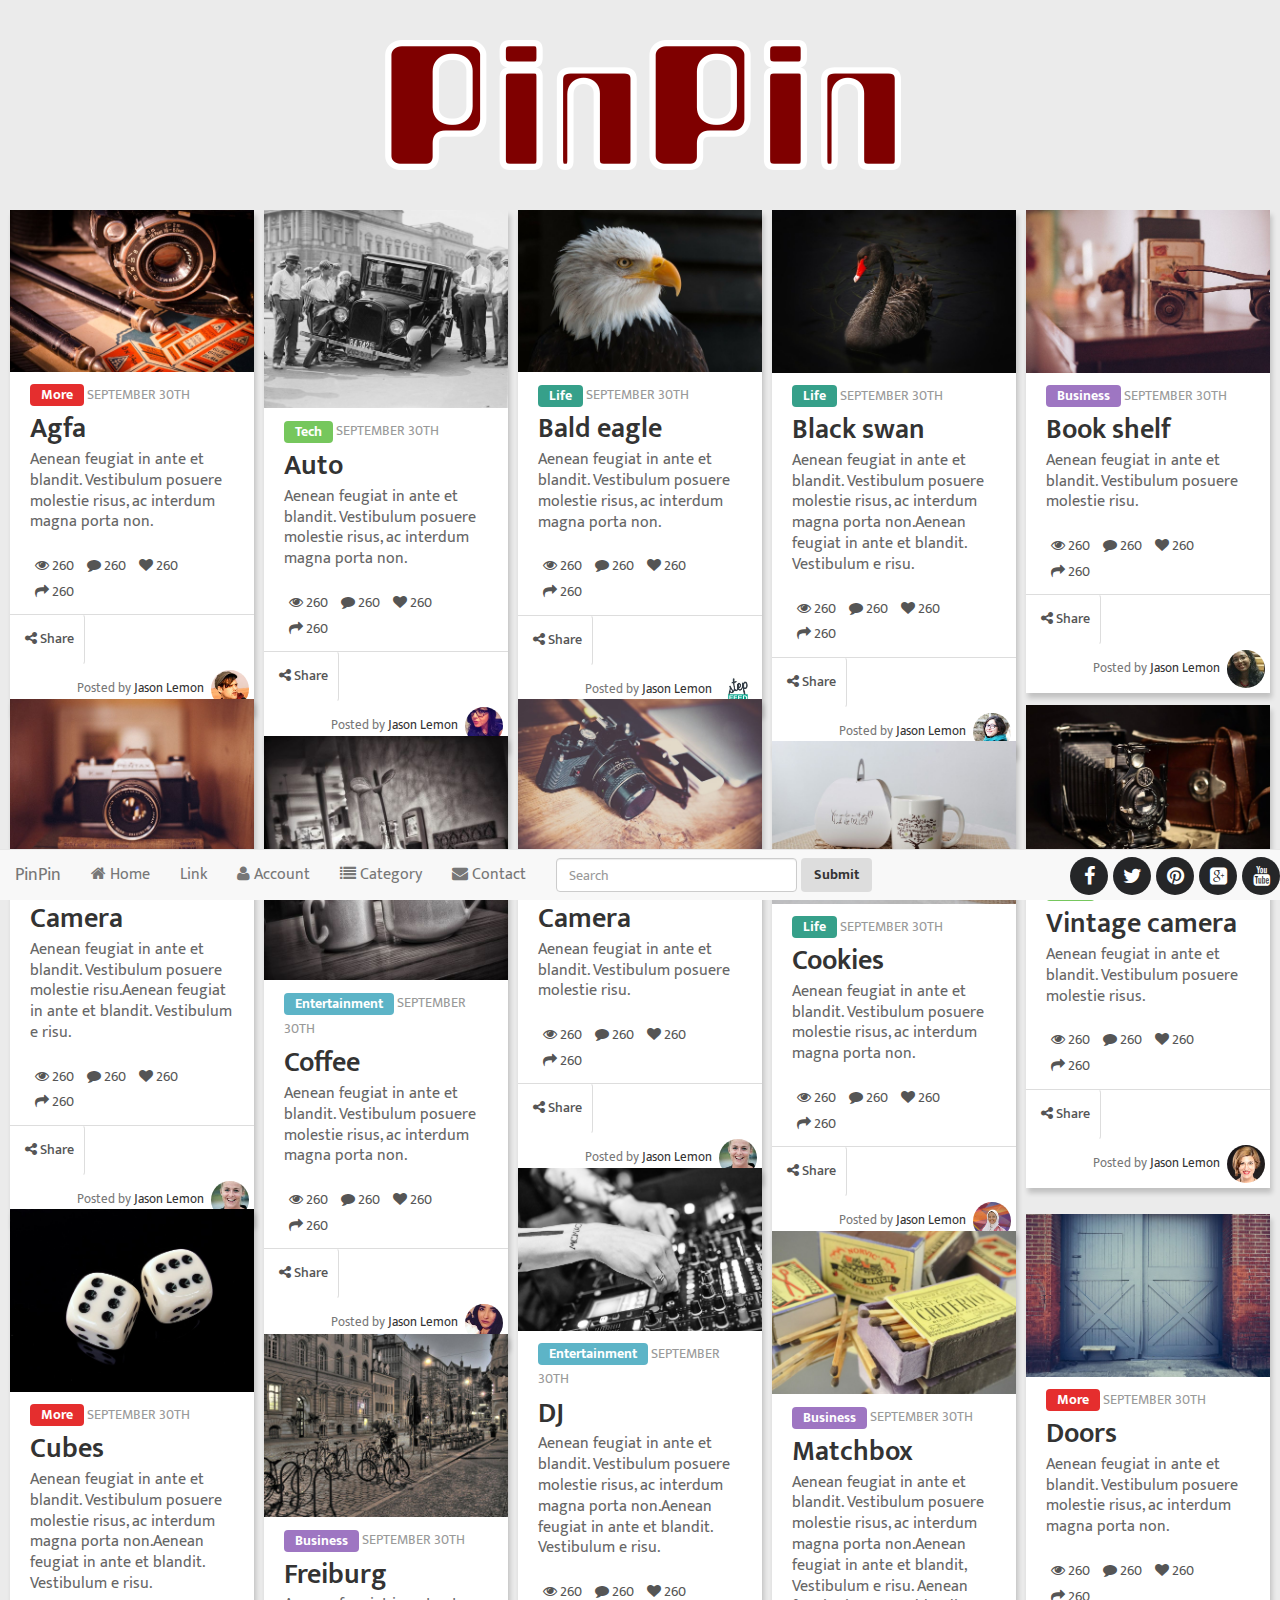
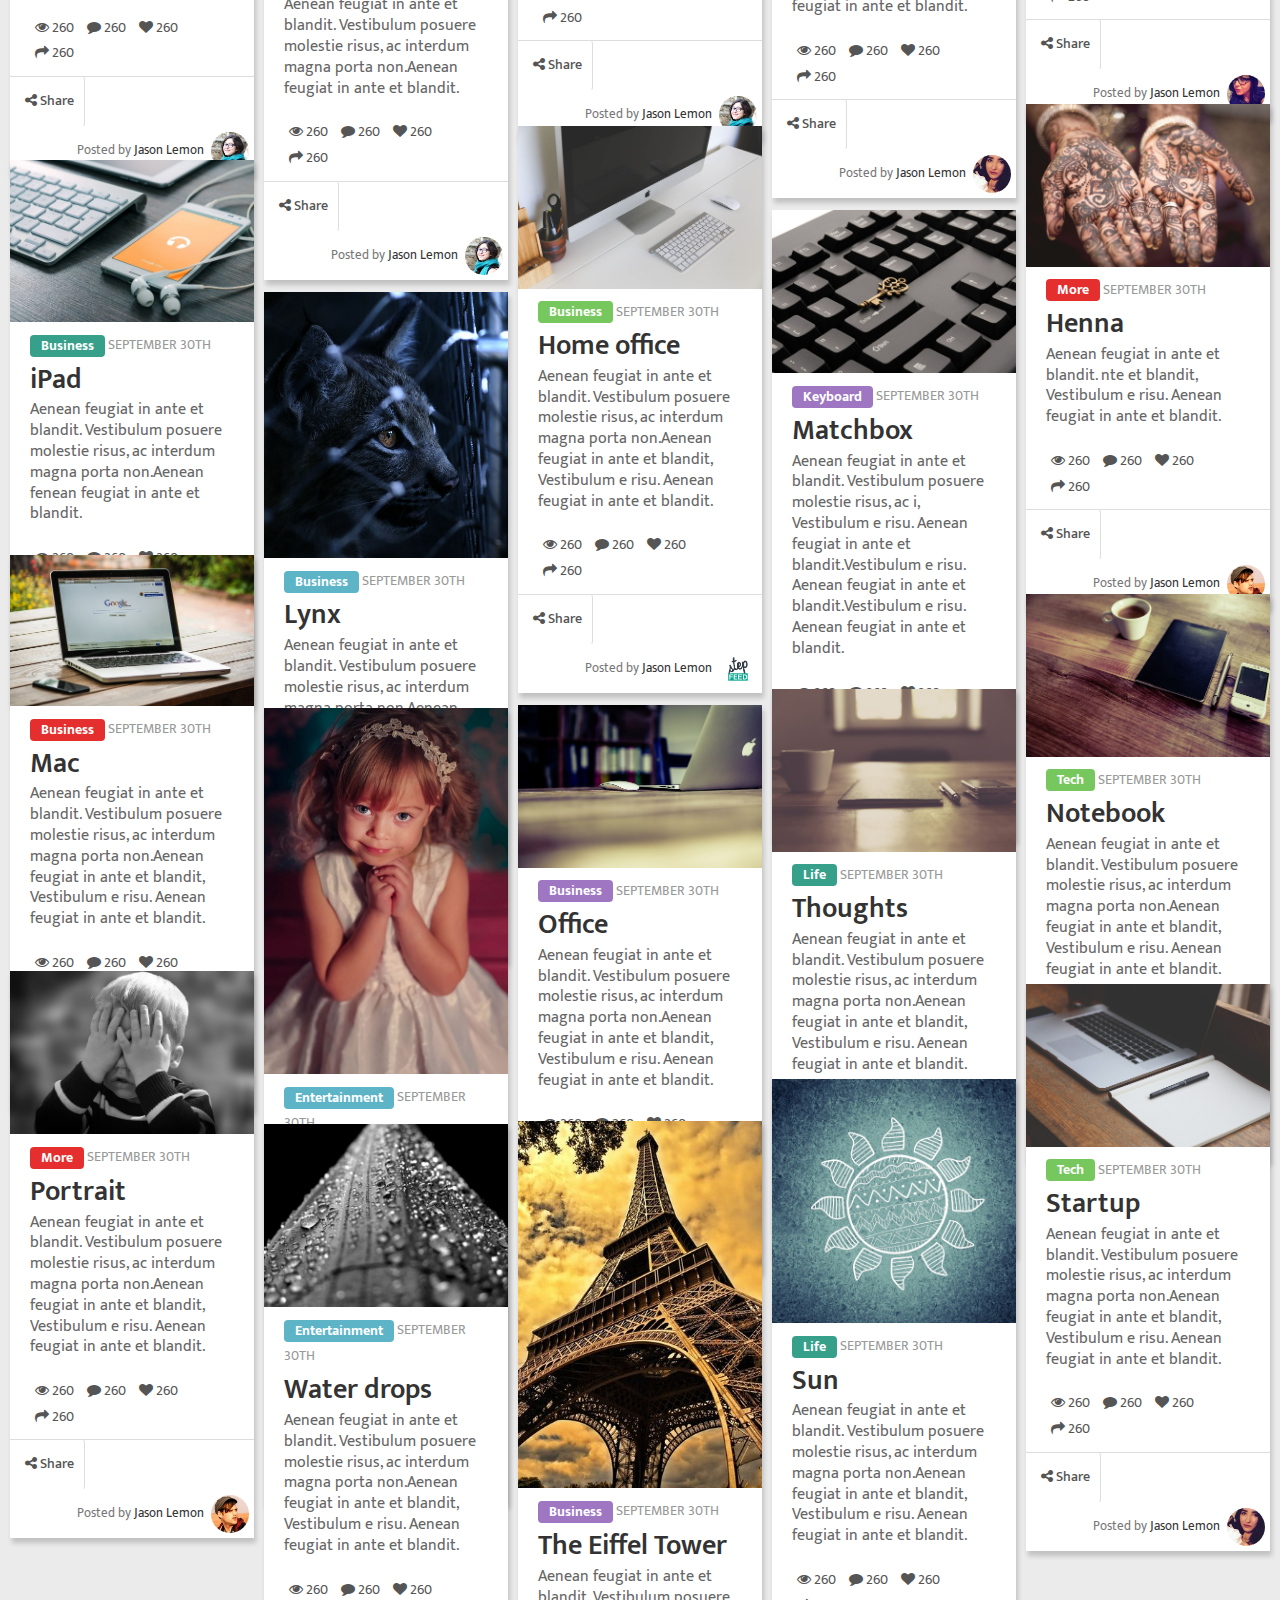
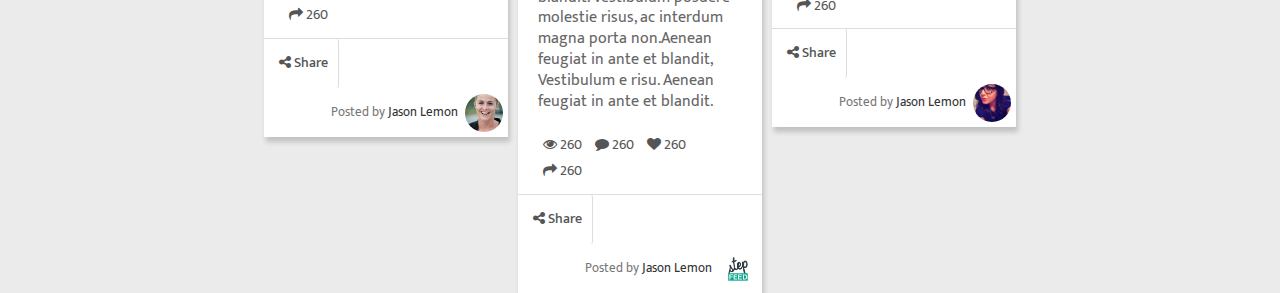
==== index.html @ 720576c5 "template" ====
<!DOCTYPE html>
<html lang="en">
<head>
    <meta charset="utf-8" />
    <meta http-equiv="X-UA-Compatible" content="IE=edge" />
    <meta name="viewport" content="width=device-width, initial-scale=1" />
    <meta name="description" content="Free Responsive Html5 Templates">
    <meta name="author" content="">
	
    <title>PinPin | Free Bootstrap Themes</title>
	
    <!-- Bootstrap Core CSS -->
    <link rel="stylesheet" href="css/bootstrap.min.css"  type="text/css">
	
	<!-- SmartMenus jQuery Bootstrap Addon CSS -->
    <link href="css/jquery.smartmenus.bootstrap.css" rel="stylesheet">
	
	<!-- Custom CSS -->
    <link rel="stylesheet" type="text/css" href="css/style.css">
	
	<!-- Custom Fonts -->
    <link rel="stylesheet" href="font-awesome-4.4.0/css/font-awesome.min.css"  type="text/css">
	
	<link rel="stylesheet" href="css/lightbox.css">
	
	<!-- Core JavaScript Files -->  	 
    <script src="js/bootstrap.min.js"></script>
	
	<!-- HTML5 Shim and Respond.js IE8 support of HTML5 elements and media queries -->
    <!-- WARNING: Respond.js doesn't work if you view the page via file:// -->
    <!--[if lt IE 9]>
        <script src="js/html5shiv.js"></script>
        <script src="js/respond.min.js"></script>
    <![endif]-->
</head>
<body>

	<!-- Static navbar -->
	<div class="navbar navbar-default navbar-fixed-bottom" role="navigation">
	  <div class="navbar-header">
		<button type="button" class="navbar-toggle" data-toggle="collapse" data-target=".navbar-collapse">
		  <span class="sr-only">Toggle navigation</span>
		  <span class="icon-bar"></span>
		  <span class="icon-bar"></span>
		  <span class="icon-bar"></span>
		</button>
		<a class="navbar-brand" href="#">PinPin</a>
	  </div>
	  <div class="navbar-collapse collapse">

		<!-- Left nav -->
		<ul class="nav navbar-nav">
		  <li><a href="#"><i class="fa fa-home"></i> Home</a></li>
		  <li><a href="#">Link</a></li>
		  <li><a href="#" class="dropup"><i class="fa fa-user"></i> Account</a>
			<ul class="dropdown-menu">
			  <li><a href="#">Login</a></li>
			  <li><a href="#">Register</a></li>
			</ul>
		  </li>
		  <li><a href="#" class="dropup"><i class="fa fa-list"></i> Category</a>
			<ul class="dropdown-menu">
			  <li><a href="#">Technology</a></li>
			  <li><a href="#">Beautifull</a></li>
			  <li><a href="#">Baby Kids</a></li>
			  <li class="divider"></li>
			  <li class="dropdown-header">Nav header</li>
			  <li><a href="#">Others<span class="caret"></span></a>
				<ul class="dropdown-menu">
				  <li><a href="#">Menu 01</a></li>
				  <li><a href="#">Menu 02</a></li>
				  <li><a href="#">Menu 03<span class="caret"></span></a>
					<ul class="dropdown-menu">
					  <li><a href="#">Action</a></li>
					  <li><a href="#">Something else here</a></li>
					  <li class="disabled"><a class="disabled" href="#">Disabled item</a></li>
					  <li><a href="#">One more link</a></li>
					  <li><a href="#">Menu item 1</a></li>
					  <li><a href="#">Menu item 2</a></li>
					  <li><a href="#">Menu item 3</a></li>
					  <li><a href="#">Menu item 4</a></li>
					  <li><a href="#">Menu item 5</a></li>
					  <li><a href="#">Menu item 6</a></li>
					  <li><a href="#">Menu item 7</a></li>
					  <li><a href="#">Menu item 8</a></li>
					  <li><a href="#">Menu item 9</a></li>
					  <li><a href="#">Menu item 10</a></li>
					  <li><a href="#">Menu item 11</a></li>
					  <li><a href="#">Menu item 12</a></li>
					  <li><a href="#">Menu item 13</a></li>
					  <li><a href="#">Menu item 14</a></li>
					  <li><a href="#">Menu item 15</a></li>
					</ul>
				  </li>
				  <li><a href="#">Menu 04</a></li>
				  <li><a href="#">Menu 05</a></li>
				</ul>
			  </li>
			</ul>
		  </li>
		  <li><a href="#"><i class="fa fa-envelope"></i> Contact</a></a></li>
		</ul>
		<form class="navbar-form navbar-left" role="search">
		  <div class="form-group">
			<input type="text" class="form-control" placeholder="Search">
		  </div>
		  <button type="submit" class="btn btn-search">Submit</button>
		</form>
		<!-- Right nav -->
		<ul class="nav navbar-nav navbar-right top-social list-inline" style="padding: 0;margin: 0;">
			<li><a href="#"><i class="fa fa-facebook"></i></a></li>
			<li><a href="#"><i class="fa fa-twitter"></i></a></li>
			<li><a href="#"><i class="fa fa-pinterest"></i></a></li>
			<li><a href="#"><i class="fa fa-google-plus-square"></i></a></li>
			<li><a href="#"><i class="fa fa-youtube"></i></a></li>
		</ul>

	  </div><!--/.nav-collapse -->
	</div>
	
    <header>
		<div class="logo">
			<a href="index.html"><img src="images/logo.png"></a>
		</div>
    </header>
    
	<div id="page-content" class="index-page">
		<div id="container">
			<!-- These are our grid blocks -->
			<div class="item">
				<a class="example-image-link" href="images/01.jpg" data-lightbox="example-set" data-title="Click the right half of the image to move forward."><img class="example-image" src="images/01.jpg" alt=""/></a>
				<div class="content-item">
					<span class="time"><a class="btn btn-1">More</a> SEPTEMBER 30TH</span>
					<h3 class="title-item"><a href="#">Agfa</a></h3>
					<p class="info">Aenean feugiat in ante et blandit. Vestibulum posuere molestie risus, ac interdum magna porta non.</p>
					<ul class="list-inline">
						<li><a href="#"><i class="fa fa-eye"></i> 260</a></li>
						<li><a href="#"><i class="fa fa-comment"></i> 260</a></li>
						<li><a href="#"><i class="fa fa-heart"></i> 260</a></li>
						<li><a href="#"><i class="fa fa-share"></i> 260</a></li>
					</ul>
				</div>
				<div class="bottom-item">
					<a href="#" class="btn btn-share share"><i class="fa fa-share-alt"></i> Share</a>
					<span class="user f-right">Posted by <a href="#">Jason Lemon</a><img src="images/ava-1.jpg" class="img-circle"></span>
				</div>
			</div>
			<div class="item">
				<a class="example-image-link" href="images/02.jpg" data-lightbox="example-set" data-title="Click the right half of the image to move forward."><img class="example-image" src="images/02.jpg" alt=""/></a>
				<div class="content-item">
					<span class="time"><a class="btn btn-2">Tech</a> SEPTEMBER 30TH</span>
					<h3 class="title-item"><a href="#">Auto</a></h3>
					<p class="info">Aenean feugiat in ante et blandit. Vestibulum posuere molestie risus, ac interdum magna porta non.</p>
					<ul class="list-inline">
						<li><a href="#"><i class="fa fa-eye"></i> 260</a></li>
						<li><a href="#"><i class="fa fa-comment"></i> 260</a></li>
						<li><a href="#"><i class="fa fa-heart"></i> 260</a></li>
						<li><a href="#"><i class="fa fa-share"></i> 260</a></li>
					</ul>
				</div>
				<div class="bottom-item">
					<a href="#" class="btn btn-share share"><i class="fa fa-share-alt"></i> Share</a>
					<span class="user f-right">Posted by <a href="#">Jason Lemon</a><img src="images/ava-2.jpg" class="img-circle"></span>
				</div>
			</div>
			<div class="item">
				<a class="example-image-link" href="images/03.jpg" data-lightbox="example-set" data-title="Click the right half of the image to move forward."><img class="example-image" src="images/03.jpg" alt=""/></a>
				<div class="content-item">
					<span class="time"><a class="btn btn-3">Life</a> SEPTEMBER 30TH</span>
					<h3 class="title-item"><a href="#">Bald eagle</a></h3>
					<p class="info">Aenean feugiat in ante et blandit. Vestibulum posuere molestie risus, ac interdum magna porta non.</p>
					<ul class="list-inline">
						<li><a href="#"><i class="fa fa-eye"></i> 260</a></li>
						<li><a href="#"><i class="fa fa-comment"></i> 260</a></li>
						<li><a href="#"><i class="fa fa-heart"></i> 260</a></li>
						<li><a href="#"><i class="fa fa-share"></i> 260</a></li>
					</ul>
				</div>
				<div class="bottom-item">
					<a href="#" class="btn btn-share share"><i class="fa fa-share-alt"></i> Share</a>
					<span class="user f-right">Posted by <a href="#">Jason Lemon</a><img src="images/ava-3.jpg" class="img-circle"></span>
				</div>
			</div>
			<div class="item">
				<a class="example-image-link" href="images/04.jpg" data-lightbox="example-set" data-title="Click the right half of the image to move forward."><img class="example-image" src="images/04.jpg" alt=""/></a>
				<div class="content-item">
					<span class="time"><a class="btn btn-3">Life</a> SEPTEMBER 30TH</span>
					<h3 class="title-item"><a href="#">Black swan</a></h3>
					<p class="info">Aenean feugiat in ante et blandit. Vestibulum posuere molestie risus, ac interdum magna porta non.Aenean feugiat in ante et blandit. Vestibulum e risu.</p>
					<ul class="list-inline">
						<li><a href="#"><i class="fa fa-eye"></i> 260</a></li>
						<li><a href="#"><i class="fa fa-comment"></i> 260</a></li>
						<li><a href="#"><i class="fa fa-heart"></i> 260</a></li>
						<li><a href="#"><i class="fa fa-share"></i> 260</a></li>
					</ul>
				</div>
				<div class="bottom-item">
					<a href="#" class="btn btn-share share"><i class="fa fa-share-alt"></i> Share</a>
					<span class="user f-right">Posted by <a href="#">Jason Lemon</a><img src="images/ava-4.jpg" class="img-circle"></span>
				</div>
			</div>
			<div class="item">
				<a class="example-image-link" href="images/05.jpg" data-lightbox="example-set" data-title="Click the right half of the image to move forward."><img class="example-image" src="images/05.jpg" alt=""/></a>
				<div class="content-item">
					<span class="time"><a class="btn btn-4">Business</a> SEPTEMBER 30TH</span>
					<h3 class="title-item"><a href="#">Book shelf</a></h3>
					<p class="info">Aenean feugiat in ante et blandit. Vestibulum posuere molestie risu.</p>
					<ul class="list-inline">
						<li><a href="#"><i class="fa fa-eye"></i> 260</a></li>
						<li><a href="#"><i class="fa fa-comment"></i> 260</a></li>
						<li><a href="#"><i class="fa fa-heart"></i> 260</a></li>
						<li><a href="#"><i class="fa fa-share"></i> 260</a></li>
					</ul>
				</div>
				<div class="bottom-item">
					<a href="#" class="btn btn-share share"><i class="fa fa-share-alt"></i> Share</a>
					<span class="user f-right">Posted by <a href="#">Jason Lemon</a><img src="images/ava-5.jpg" class="img-circle"></span>
				</div>
			</div>
			<div class="item">
				<a class="example-image-link" href="images/06.jpg" data-lightbox="example-set" data-title="Click the right half of the image to move forward."><img class="example-image" src="images/06.jpg" alt=""/></a>
				<div class="content-item">
					<span class="time"><a class="btn btn-2">Tech</a> SEPTEMBER 30TH</span>
					<h3 class="title-item"><a href="#">Camera</a></h3>
					<p class="info">Aenean feugiat in ante et blandit. Vestibulum posuere molestie risu.Aenean feugiat in ante et blandit. Vestibulum e risu.</p>
					<ul class="list-inline">
						<li><a href="#"><i class="fa fa-eye"></i> 260</a></li>
						<li><a href="#"><i class="fa fa-comment"></i> 260</a></li>
						<li><a href="#"><i class="fa fa-heart"></i> 260</a></li>
						<li><a href="#"><i class="fa fa-share"></i> 260</a></li>
					</ul>
				</div>
				<div class="bottom-item">
					<a href="#" class="btn btn-share share"><i class="fa fa-share-alt"></i> Share</a>
					<span class="user f-right">Posted by <a href="#">Jason Lemon</a><img src="images/ava-6.jpg" class="img-circle"></span>
				</div>
			</div>
			<div class="item">
				<a class="example-image-link" href="images/07.jpg" data-lightbox="example-set" data-title="Click the right half of the image to move forward."><img class="example-image" src="images/07.jpg" alt=""/></a>
				<div class="content-item">
					<span class="time"><a class="btn btn-2">Tech</a> SEPTEMBER 30TH</span>
					<h3 class="title-item"><a href="#">Camera</a></h3>
					<p class="info">Aenean feugiat in ante et blandit. Vestibulum posuere molestie risu.</p>
					<ul class="list-inline">
						<li><a href="#"><i class="fa fa-eye"></i> 260</a></li>
						<li><a href="#"><i class="fa fa-comment"></i> 260</a></li>
						<li><a href="#"><i class="fa fa-heart"></i> 260</a></li>
						<li><a href="#"><i class="fa fa-share"></i> 260</a></li>
					</ul>
				</div>
				<div class="bottom-item">
					<a href="#" class="btn btn-share share"><i class="fa fa-share-alt"></i> Share</a>
					<span class="user f-right">Posted by <a href="#">Jason Lemon</a><img src="images/ava-6.jpg" class="img-circle"></span>
				</div>
			</div>
			<div class="item">
				<a class="example-image-link" href="images/08.jpg" data-lightbox="example-set" data-title="Click the right half of the image to move forward."><img class="example-image" src="images/08.jpg" alt=""/></a>
				<div class="content-item">
					<span class="time"><a class="btn btn-2">Tech</a> SEPTEMBER 30TH</span>
					<h3 class="title-item"><a href="#">Vintage camera</a></h3>
					<p class="info">Aenean feugiat in ante et blandit. Vestibulum posuere molestie risus.</p>
					<ul class="list-inline">
						<li><a href="#"><i class="fa fa-eye"></i> 260</a></li>
						<li><a href="#"><i class="fa fa-comment"></i> 260</a></li>
						<li><a href="#"><i class="fa fa-heart"></i> 260</a></li>
						<li><a href="#"><i class="fa fa-share"></i> 260</a></li>
					</ul>
				</div>
				<div class="bottom-item">
					<a href="#" class="btn btn-share share"><i class="fa fa-share-alt"></i> Share</a>
					<span class="user f-right">Posted by <a href="#">Jason Lemon</a><img src="images/ava-7.jpg" class="img-circle"></span>
				</div>
			</div>
			<div class="item">
				<a class="example-image-link" href="images/09.jpg" data-lightbox="example-set" data-title="Click the right half of the image to move forward."><img class="example-image" src="images/09.jpg" alt=""/></a>
				<div class="content-item">
					<span class="time"><a class="btn btn-5">Entertainment</a> SEPTEMBER 30TH</span>
					<h3 class="title-item"><a href="#">Coffee</a></h3>
					<p class="info">Aenean feugiat in ante et blandit. Vestibulum posuere molestie risus, ac interdum magna porta non.</p>
					<ul class="list-inline">
						<li><a href="#"><i class="fa fa-eye"></i> 260</a></li>
						<li><a href="#"><i class="fa fa-comment"></i> 260</a></li>
						<li><a href="#"><i class="fa fa-heart"></i> 260</a></li>
						<li><a href="#"><i class="fa fa-share"></i> 260</a></li>
					</ul>
				</div>
				<div class="bottom-item">
					<a href="#" class="btn btn-share share"><i class="fa fa-share-alt"></i> Share</a>
					<span class="user f-right">Posted by <a href="#">Jason Lemon</a><img src="images/ava-8.jpg" class="img-circle"></span>
				</div>
			</div>
			<div class="item">
				<a class="example-image-link" href="images/10.jpg" data-lightbox="example-set" data-title="Click the right half of the image to move forward."><img class="example-image" src="images/10.jpg" alt=""/></a>
				<div class="content-item">
					<span class="time"><a class="btn btn-3">Life</a> SEPTEMBER 30TH</span>
					<h3 class="title-item"><a href="#">Cookies</a></h3>
					<p class="info">Aenean feugiat in ante et blandit. Vestibulum posuere molestie risus, ac interdum magna porta non.</p>
					<ul class="list-inline">
						<li><a href="#"><i class="fa fa-eye"></i> 260</a></li>
						<li><a href="#"><i class="fa fa-comment"></i> 260</a></li>
						<li><a href="#"><i class="fa fa-heart"></i> 260</a></li>
						<li><a href="#"><i class="fa fa-share"></i> 260</a></li>
					</ul>
				</div>
				<div class="bottom-item">
					<a href="#" class="btn btn-share share"><i class="fa fa-share-alt"></i> Share</a>
					<span class="user f-right">Posted by <a href="#">Jason Lemon</a><img src="images/ava-9.jpg" class="img-circle"></span>
				</div>
			</div>
			<div class="item">
				<a class="example-image-link" href="images/12.jpg" data-lightbox="example-set" data-title="Click the right half of the image to move forward."><img class="example-image" src="images/12.jpg" alt=""/></a>
				<div class="content-item">
					<span class="time"><a class="btn btn-5">Entertainment</a> SEPTEMBER 30TH</span>
					<h3 class="title-item"><a href="#">DJ</a></h3>
					<p class="info">Aenean feugiat in ante et blandit. Vestibulum posuere molestie risus, ac interdum magna porta non.Aenean feugiat in ante et blandit. Vestibulum e risu.</p>
					<ul class="list-inline">
						<li><a href="#"><i class="fa fa-eye"></i> 260</a></li>
						<li><a href="#"><i class="fa fa-comment"></i> 260</a></li>
						<li><a href="#"><i class="fa fa-heart"></i> 260</a></li>
						<li><a href="#"><i class="fa fa-share"></i> 260</a></li>
					</ul>
				</div>
				<div class="bottom-item">
					<a href="#" class="btn btn-share share"><i class="fa fa-share-alt"></i> Share</a>
					<span class="user f-right">Posted by <a href="#">Jason Lemon</a><img src="images/ava-4.jpg" class="img-circle"></span>
				</div>
			</div>
			<div class="tlinks">Collect from <a href="http://www.cssmoban.com/"  title="网站模板">网站模板</a></div>
			<div class="item">
				<a class="example-image-link" href="images/11.jpg" data-lightbox="example-set" data-title="Click the right half of the image to move forward."><img class="example-image" src="images/11.jpg" alt=""/></a>
				<div class="content-item">
					<span class="time"><a class="btn btn-1">More</a> SEPTEMBER 30TH</span>
					<h3 class="title-item"><a href="#">Cubes</a></h3>
					<p class="info">Aenean feugiat in ante et blandit. Vestibulum posuere molestie risus, ac interdum magna porta non.Aenean feugiat in ante et blandit. Vestibulum e risu.</p>
					<ul class="list-inline">
						<li><a href="#"><i class="fa fa-eye"></i> 260</a></li>
						<li><a href="#"><i class="fa fa-comment"></i> 260</a></li>
						<li><a href="#"><i class="fa fa-heart"></i> 260</a></li>
						<li><a href="#"><i class="fa fa-share"></i> 260</a></li>
					</ul>
				</div>
				<div class="bottom-item">
					<a href="#" class="btn btn-share share"><i class="fa fa-share-alt"></i> Share</a>
					<span class="user f-right">Posted by <a href="#">Jason Lemon</a><img src="images/ava-4.jpg" class="img-circle"></span>
				</div>
			</div>
			<div class="item">
				<a class="example-image-link" href="images/13.jpg" data-lightbox="example-set" data-title="Click the right half of the image to move forward."><img class="example-image" src="images/13.jpg" alt=""/></a>
				<div class="content-item">
					<span class="time"><a class="btn btn-1">More</a> SEPTEMBER 30TH</span>
					<h3 class="title-item"><a href="#">Doors</a></h3>
					<p class="info">Aenean feugiat in ante et blandit. Vestibulum posuere molestie risus, ac interdum magna porta non.</p>
					<ul class="list-inline">
						<li><a href="#"><i class="fa fa-eye"></i> 260</a></li>
						<li><a href="#"><i class="fa fa-comment"></i> 260</a></li>
						<li><a href="#"><i class="fa fa-heart"></i> 260</a></li>
						<li><a href="#"><i class="fa fa-share"></i> 260</a></li>
					</ul>
				</div>
				<div class="bottom-item">
					<a href="#" class="btn btn-share share"><i class="fa fa-share-alt"></i> Share</a>
					<span class="user f-right">Posted by <a href="#">Jason Lemon</a><img src="images/ava-2.jpg" class="img-circle"></span>
				</div>
			</div>
			<div class="item">
				<a class="example-image-link" href="images/14.jpg" data-lightbox="example-set" data-title="Click the right half of the image to move forward."><img class="example-image" src="images/14.jpg" alt=""/></a>
				<div class="content-item">
					<span class="time"><a class="btn btn-4">Business</a> SEPTEMBER 30TH</span>
					<h3 class="title-item"><a href="#">Matchbox</a></h3>
					<p class="info">Aenean feugiat in ante et blandit. Vestibulum posuere molestie risus, ac interdum magna porta non.Aenean feugiat in ante et blandit, Vestibulum e risu. Aenean feugiat in ante et blandit.</p>
					<ul class="list-inline">
						<li><a href="#"><i class="fa fa-eye"></i> 260</a></li>
						<li><a href="#"><i class="fa fa-comment"></i> 260</a></li>
						<li><a href="#"><i class="fa fa-heart"></i> 260</a></li>
						<li><a href="#"><i class="fa fa-share"></i> 260</a></li>
					</ul>
				</div>
				<div class="bottom-item">
					<a href="#" class="btn btn-share share"><i class="fa fa-share-alt"></i> Share</a>
					<span class="user f-right">Posted by <a href="#">Jason Lemon</a><img src="images/ava-8.jpg" class="img-circle"></span>
				</div>
			</div>
			<div class="item">
				<a class="example-image-link" href="images/15.jpg" data-lightbox="example-set" data-title="Click the right half of the image to move forward."><img class="example-image" src="images/15.jpg" alt=""/></a>
				<div class="content-item">
					<span class="time"><a class="btn btn-4">Business</a> SEPTEMBER 30TH</span>
					<h3 class="title-item"><a href="#">Freiburg</a></h3>
					<p class="info">Aenean feugiat in ante et blandit. Vestibulum posuere molestie risus, ac interdum magna porta non.Aenean feugiat in ante et blandit.</p>
					<ul class="list-inline">
						<li><a href="#"><i class="fa fa-eye"></i> 260</a></li>
						<li><a href="#"><i class="fa fa-comment"></i> 260</a></li>
						<li><a href="#"><i class="fa fa-heart"></i> 260</a></li>
						<li><a href="#"><i class="fa fa-share"></i> 260</a></li>
					</ul>
				</div>
				<div class="bottom-item">
					<a href="#" class="btn btn-share share"><i class="fa fa-share-alt"></i> Share</a>
					<span class="user f-right">Posted by <a href="#">Jason Lemon</a><img src="images/ava-4.jpg" class="img-circle"></span>
				</div>
			</div>
			<div class="item">
				<a class="example-image-link" href="images/16.jpg" data-lightbox="example-set" data-title="Click the right half of the image to move forward."><img class="example-image" src="images/16.jpg" alt=""/></a>
				<div class="content-item">
					<span class="time"><a class="btn btn-1">More</a> SEPTEMBER 30TH</span>
					<h3 class="title-item"><a href="#">Henna</a></h3>
					<p class="info">Aenean feugiat in ante et blandit. nte et blandit, Vestibulum e risu. Aenean feugiat in ante et blandit.</p>
					<ul class="list-inline">
						<li><a href="#"><i class="fa fa-eye"></i> 260</a></li>
						<li><a href="#"><i class="fa fa-comment"></i> 260</a></li>
						<li><a href="#"><i class="fa fa-heart"></i> 260</a></li>
						<li><a href="#"><i class="fa fa-share"></i> 260</a></li>
					</ul>
				</div>
				<div class="bottom-item">
					<a href="#" class="btn btn-share share"><i class="fa fa-share-alt"></i> Share</a>
					<span class="user f-right">Posted by <a href="#">Jason Lemon</a><img src="images/ava-1.jpg" class="img-circle"></span>
				</div>
			</div>
			<div class="item">
				<a class="example-image-link" href="images/17.jpg" data-lightbox="example-set" data-title="Click the right half of the image to move forward."><img class="example-image" src="images/17.jpg" alt=""/></a>
				<div class="content-item">
					<span class="time"><a class="btn btn-2">Business</a> SEPTEMBER 30TH</span>
					<h3 class="title-item"><a href="#">Home office</a></h3>
					<p class="info">Aenean feugiat in ante et blandit. Vestibulum posuere molestie risus, ac interdum magna porta non.Aenean feugiat in ante et blandit, Vestibulum e risu. Aenean feugiat in ante et blandit.</p>
					<ul class="list-inline">
						<li><a href="#"><i class="fa fa-eye"></i> 260</a></li>
						<li><a href="#"><i class="fa fa-comment"></i> 260</a></li>
						<li><a href="#"><i class="fa fa-heart"></i> 260</a></li>
						<li><a href="#"><i class="fa fa-share"></i> 260</a></li>
					</ul>
				</div>
				<div class="bottom-item">
					<a href="#" class="btn btn-share share"><i class="fa fa-share-alt"></i> Share</a>
					<span class="user f-right">Posted by <a href="#">Jason Lemon</a><img src="images/ava-3.jpg" class="img-circle"></span>
				</div>
			</div>
			<div class="item">
				<a class="example-image-link" href="images/18.jpg" data-lightbox="example-set" data-title="Click the right half of the image to move forward."><img class="example-image" src="images/18.jpg" alt=""/></a>
				<div class="content-item">
					<span class="time"><a class="btn btn-3">Business</a> SEPTEMBER 30TH</span>
					<h3 class="title-item"><a href="#">iPad</a></h3>
					<p class="info">Aenean feugiat in ante et blandit. Vestibulum posuere molestie risus, ac interdum magna porta non.Aenean fenean feugiat in ante et blandit.</p>
					<ul class="list-inline">
						<li><a href="#"><i class="fa fa-eye"></i> 260</a></li>
						<li><a href="#"><i class="fa fa-comment"></i> 260</a></li>
						<li><a href="#"><i class="fa fa-heart"></i> 260</a></li>
						<li><a href="#"><i class="fa fa-share"></i> 260</a></li>
					</ul>
				</div>
				<div class="bottom-item">
					<a href="#" class="btn btn-share share"><i class="fa fa-share-alt"></i> Share</a>
					<span class="user f-right">Posted by <a href="#">Jason Lemon</a><img src="images/ava-5.jpg" class="img-circle"></span>
				</div>
			</div>
			<div class="item">
				<a class="example-image-link" href="images/19.jpg" data-lightbox="example-set" data-title="Click the right half of the image to move forward."><img class="example-image" src="images/19.jpg" alt=""/></a>
				<div class="content-item">
					<span class="time"><a class="btn btn-4">Keyboard</a> SEPTEMBER 30TH</span>
					<h3 class="title-item"><a href="#">Matchbox</a></h3>
					<p class="info">Aenean feugiat in ante et blandit. Vestibulum posuere molestie risus, ac i, Vestibulum e risu. Aenean feugiat in ante et blandit.Vestibulum e risu. Aenean feugiat in ante et blandit.Vestibulum e risu. Aenean feugiat in ante et blandit.</p>
					<ul class="list-inline">
						<li><a href="#"><i class="fa fa-eye"></i> 260</a></li>
						<li><a href="#"><i class="fa fa-comment"></i> 260</a></li>
						<li><a href="#"><i class="fa fa-heart"></i> 260</a></li>
						<li><a href="#"><i class="fa fa-share"></i> 260</a></li>
					</ul>
				</div>
				<div class="bottom-item">
					<a href="#" class="btn btn-share share"><i class="fa fa-share-alt"></i> Share</a>
					<span class="user f-right">Posted by <a href="#">Jason Lemon</a><img src="images/ava-6.jpg" class="img-circle"></span>
				</div>
			</div>
			<div class="item">
				<a class="example-image-link" href="images/20.jpg" data-lightbox="example-set" data-title="Click the right half of the image to move forward."><img class="example-image" src="images/20.jpg" alt=""/></a>
				<div class="content-item">
					<span class="time"><a class="btn btn-5">Business</a> SEPTEMBER 30TH</span>
					<h3 class="title-item"><a href="#">Lynx</a></h3>
					<p class="info">Aenean feugiat in ante et blandit. Vestibulum posuere molestie risus, ac interdum magna porta non.Aenean feugiat in ante et blandit, Vestibulum e risu. Aenean feugiat in ante et blandit.</p>
					<ul class="list-inline">
						<li><a href="#"><i class="fa fa-eye"></i> 260</a></li>
						<li><a href="#"><i class="fa fa-comment"></i> 260</a></li>
						<li><a href="#"><i class="fa fa-heart"></i> 260</a></li>
						<li><a href="#"><i class="fa fa-share"></i> 260</a></li>
					</ul>
				</div>
				<div class="bottom-item">
					<a href="#" class="btn btn-share share"><i class="fa fa-share-alt"></i> Share</a>
					<span class="user f-right">Posted by <a href="#">Jason Lemon</a><img src="images/ava-8.jpg" class="img-circle"></span>
				</div>
			</div>
			<div class="item">
				<a class="example-image-link" href="images/21.jpg" data-lightbox="example-set" data-title="Click the right half of the image to move forward."><img class="example-image" src="images/21.jpg" alt=""/></a>
				<div class="content-item">
					<span class="time"><a class="btn btn-1">Business</a> SEPTEMBER 30TH</span>
					<h3 class="title-item"><a href="#">Mac</a></h3>
					<p class="info">Aenean feugiat in ante et blandit. Vestibulum posuere molestie risus, ac interdum magna porta non.Aenean feugiat in ante et blandit, Vestibulum e risu. Aenean feugiat in ante et blandit.</p>
					<ul class="list-inline">
						<li><a href="#"><i class="fa fa-eye"></i> 260</a></li>
						<li><a href="#"><i class="fa fa-comment"></i> 260</a></li>
						<li><a href="#"><i class="fa fa-heart"></i> 260</a></li>
						<li><a href="#"><i class="fa fa-share"></i> 260</a></li>
					</ul>
				</div>
				<div class="bottom-item">
					<a href="#" class="btn btn-share share"><i class="fa fa-share-alt"></i> Share</a>
					<span class="user f-right">Posted by <a href="#">Jason Lemon</a><img src="images/ava-9.jpg" class="img-circle"></span>
				</div>
			</div>
			<div class="item">
				<a class="example-image-link" href="images/22.jpg" data-lightbox="example-set" data-title="Click the right half of the image to move forward."><img class="example-image" src="images/22.jpg" alt=""/></a>
				<div class="content-item">
					<span class="time"><a class="btn btn-2">Tech</a> SEPTEMBER 30TH</span>
					<h3 class="title-item"><a href="#">Notebook</a></h3>
					<p class="info">Aenean feugiat in ante et blandit. Vestibulum posuere molestie risus, ac interdum magna porta non.Aenean feugiat in ante et blandit, Vestibulum e risu. Aenean feugiat in ante et blandit.</p>
					<ul class="list-inline">
						<li><a href="#"><i class="fa fa-eye"></i> 260</a></li>
						<li><a href="#"><i class="fa fa-comment"></i> 260</a></li>
						<li><a href="#"><i class="fa fa-heart"></i> 260</a></li>
						<li><a href="#"><i class="fa fa-share"></i> 260</a></li>
					</ul>
				</div>
				<div class="bottom-item">
					<a href="#" class="btn btn-share share"><i class="fa fa-share-alt"></i> Share</a>
					<span class="user f-right">Posted by <a href="#">Jason Lemon</a><img src="images/ava-6.jpg" class="img-circle"></span>
				</div>
			</div>
			<div class="item">
				<a class="example-image-link" href="images/23.jpg" data-lightbox="example-set" data-title="Click the right half of the image to move forward."><img class="example-image" src="images/23.jpg" alt=""/></a>
				<div class="content-item">
					<span class="time"><a class="btn btn-3">Life</a> SEPTEMBER 30TH</span>
					<h3 class="title-item"><a href="#">Thoughts</a></h3>
					<p class="info">Aenean feugiat in ante et blandit. Vestibulum posuere molestie risus, ac interdum magna porta non.Aenean feugiat in ante et blandit, Vestibulum e risu. Aenean feugiat in ante et blandit.</p>
					<ul class="list-inline">
						<li><a href="#"><i class="fa fa-eye"></i> 260</a></li>
						<li><a href="#"><i class="fa fa-comment"></i> 260</a></li>
						<li><a href="#"><i class="fa fa-heart"></i> 260</a></li>
						<li><a href="#"><i class="fa fa-share"></i> 260</a></li>
					</ul>
				</div>
				<div class="bottom-item">
					<a href="#" class="btn btn-share share"><i class="fa fa-share-alt"></i> Share</a>
					<span class="user f-right">Posted by <a href="#">Jason Lemon</a><img src="images/ava-4.jpg" class="img-circle"></span>
				</div>
			</div>
			<div class="item">
				<a class="example-image-link" href="images/24.jpg" data-lightbox="example-set" data-title="Click the right half of the image to move forward."><img class="example-image" src="images/24.jpg" alt=""/></a>
				<div class="content-item">
					<span class="time"><a class="btn btn-4">Business</a> SEPTEMBER 30TH</span>
					<h3 class="title-item"><a href="#">Office</a></h3>
					<p class="info">Aenean feugiat in ante et blandit. Vestibulum posuere molestie risus, ac interdum magna porta non.Aenean feugiat in ante et blandit, Vestibulum e risu. Aenean feugiat in ante et blandit.</p>
					<ul class="list-inline">
						<li><a href="#"><i class="fa fa-eye"></i> 260</a></li>
						<li><a href="#"><i class="fa fa-comment"></i> 260</a></li>
						<li><a href="#"><i class="fa fa-heart"></i> 260</a></li>
						<li><a href="#"><i class="fa fa-share"></i> 260</a></li>
					</ul>
				</div>
				<div class="bottom-item">
					<a href="#" class="btn btn-share share"><i class="fa fa-share-alt"></i> Share</a>
					<span class="user f-right">Posted by <a href="#">Jason Lemon</a><img src="images/ava-2.jpg" class="img-circle"></span>
				</div>
			</div>
			<div class="item">
				<a class="example-image-link" href="images/25.jpg" data-lightbox="example-set" data-title="Click the right half of the image to move forward."><img class="example-image" src="images/25.jpg" alt=""/></a>
				<div class="content-item">
					<span class="time"><a class="btn btn-5">Entertainment</a> SEPTEMBER 30TH</span>
					<h3 class="title-item"><a href="#">Children</a></h3>
					<p class="info">Aenean feugiat in ante et blandit. Vestibulum posuere molestie risus, ac interdum magna porta non.Aenean feugiat in ante et blandit, Vestibulum e risu. Aenean feugiat in ante et blandit.</p>
					<ul class="list-inline">
						<li><a href="#"><i class="fa fa-eye"></i> 260</a></li>
						<li><a href="#"><i class="fa fa-comment"></i> 260</a></li>
						<li><a href="#"><i class="fa fa-heart"></i> 260</a></li>
						<li><a href="#"><i class="fa fa-share"></i> 260</a></li>
					</ul>
				</div>
				<div class="bottom-item">
					<a href="#" class="btn btn-share share"><i class="fa fa-share-alt"></i> Share</a>
					<span class="user f-right">Posted by <a href="#">Jason Lemon</a><img src="images/ava-9.jpg" class="img-circle"></span>
				</div>
			</div>
			<div class="item">
				<a class="example-image-link" href="images/26.jpg" data-lightbox="example-set" data-title="Click the right half of the image to move forward."><img class="example-image" src="images/26.jpg" alt=""/></a>
				<div class="content-item">
					<span class="time"><a class="btn btn-1">More</a> SEPTEMBER 30TH</span>
					<h3 class="title-item"><a href="#">Portrait</a></h3>
					<p class="info">Aenean feugiat in ante et blandit. Vestibulum posuere molestie risus, ac interdum magna porta non.Aenean feugiat in ante et blandit, Vestibulum e risu. Aenean feugiat in ante et blandit.</p>
					<ul class="list-inline">
						<li><a href="#"><i class="fa fa-eye"></i> 260</a></li>
						<li><a href="#"><i class="fa fa-comment"></i> 260</a></li>
						<li><a href="#"><i class="fa fa-heart"></i> 260</a></li>
						<li><a href="#"><i class="fa fa-share"></i> 260</a></li>
					</ul>
				</div>
				<div class="bottom-item">
					<a href="#" class="btn btn-share share"><i class="fa fa-share-alt"></i> Share</a>
					<span class="user f-right">Posted by <a href="#">Jason Lemon</a><img src="images/ava-1.jpg" class="img-circle"></span>
				</div>
			</div>
			<div class="item">
				<a class="example-image-link" href="images/27.jpg" data-lightbox="example-set" data-title="Click the right half of the image to move forward."><img class="example-image" src="images/27.jpg" alt=""/></a>
				<div class="content-item">
					<span class="time"><a class="btn btn-2">Tech</a> SEPTEMBER 30TH</span>
					<h3 class="title-item"><a href="#">Startup</a></h3>
					<p class="info">Aenean feugiat in ante et blandit. Vestibulum posuere molestie risus, ac interdum magna porta non.Aenean feugiat in ante et blandit, Vestibulum e risu. Aenean feugiat in ante et blandit.</p>
					<ul class="list-inline">
						<li><a href="#"><i class="fa fa-eye"></i> 260</a></li>
						<li><a href="#"><i class="fa fa-comment"></i> 260</a></li>
						<li><a href="#"><i class="fa fa-heart"></i> 260</a></li>
						<li><a href="#"><i class="fa fa-share"></i> 260</a></li>
					</ul>
				</div>
				<div class="bottom-item">
					<a href="#" class="btn btn-share share"><i class="fa fa-share-alt"></i> Share</a>
					<span class="user f-right">Posted by <a href="#">Jason Lemon</a><img src="images/ava-8.jpg" class="img-circle"></span>
				</div>
			</div>
			<div class="item">
				<a class="example-image-link" href="images/28.jpg" data-lightbox="example-set" data-title="Click the right half of the image to move forward."><img class="example-image" src="images/28.jpg" alt=""/></a>
				<div class="content-item">
					<span class="time"><a class="btn btn-3">Life</a> SEPTEMBER 30TH</span>
					<h3 class="title-item"><a href="#">Sun</a></h3>
					<p class="info">Aenean feugiat in ante et blandit. Vestibulum posuere molestie risus, ac interdum magna porta non.Aenean feugiat in ante et blandit, Vestibulum e risu. Aenean feugiat in ante et blandit.</p>
					<ul class="list-inline">
						<li><a href="#"><i class="fa fa-eye"></i> 260</a></li>
						<li><a href="#"><i class="fa fa-comment"></i> 260</a></li>
						<li><a href="#"><i class="fa fa-heart"></i> 260</a></li>
						<li><a href="#"><i class="fa fa-share"></i> 260</a></li>
					</ul>
				</div>
				<div class="bottom-item">
					<a href="#" class="btn btn-share share"><i class="fa fa-share-alt"></i> Share</a>
					<span class="user f-right">Posted by <a href="#">Jason Lemon</a><img src="images/ava-2.jpg" class="img-circle"></span>
				</div>
			</div>
			<div class="item">
				<a class="example-image-link" href="images/29.jpg" data-lightbox="example-set" data-title="Click the right half of the image to move forward."><img class="example-image" src="images/29.jpg" alt=""/></a>
				<div class="content-item">
					<span class="time"><a class="btn btn-4">Business</a> SEPTEMBER 30TH</span>
					<h3 class="title-item"><a href="#">The Eiffel Tower</a></h3>
					<p class="info">Aenean feugiat in ante et blandit. Vestibulum posuere molestie risus, ac interdum magna porta non.Aenean feugiat in ante et blandit, Vestibulum e risu. Aenean feugiat in ante et blandit.</p>
					<ul class="list-inline">
						<li><a href="#"><i class="fa fa-eye"></i> 260</a></li>
						<li><a href="#"><i class="fa fa-comment"></i> 260</a></li>
						<li><a href="#"><i class="fa fa-heart"></i> 260</a></li>
						<li><a href="#"><i class="fa fa-share"></i> 260</a></li>
					</ul>
				</div>
				<div class="bottom-item">
					<a href="#" class="btn btn-share share"><i class="fa fa-share-alt"></i> Share</a>
					<span class="user f-right">Posted by <a href="#">Jason Lemon</a><img src="images/ava-3.jpg" class="img-circle"></span>
				</div>
			</div>
			<div class="item">
				<a class="example-image-link" href="images/30.jpg" data-lightbox="example-set" data-title="Click the right half of the image to move forward."><img class="example-image" src="images/30.jpg" alt=""/></a>
				<div class="content-item">
					<span class="time"><a class="btn btn-5">Entertainment</a> SEPTEMBER 30TH</span>
					<h3 class="title-item"><a href="#">Water drops</a></h3>
					<p class="info">Aenean feugiat in ante et blandit. Vestibulum posuere molestie risus, ac interdum magna porta non.Aenean feugiat in ante et blandit, Vestibulum e risu. Aenean feugiat in ante et blandit.</p>
					<ul class="list-inline">
						<li><a href="#"><i class="fa fa-eye"></i> 260</a></li>
						<li><a href="#"><i class="fa fa-comment"></i> 260</a></li>
						<li><a href="#"><i class="fa fa-heart"></i> 260</a></li>
						<li><a href="#"><i class="fa fa-share"></i> 260</a></li>
					</ul>
				</div>
				<div class="bottom-item">
					<a href="#" class="btn btn-share share"><i class="fa fa-share-alt"></i> Share</a>
					<span class="user f-right">Posted by <a href="#">Jason Lemon</a><img src="images/ava-6.jpg" class="img-circle"></span>
				</div>
			</div>
		</div>
	</div>
	
    <!-- Once the page is loaded, initialized the plugin. -->
    <script type="text/javascript" src="js/jquery-2.1.1.js" ></script>
	<script src="js/bootstrap.min.js"></script>
	
	<!-- jQuery Pinterest -->
    <script type="text/javascript" src="js/jquery.pinto.js"></script>
    <script type="text/javascript" src="js/main.js"></script>
	
	<!-- SmartMenus jQuery plugin -->
    <script type="text/javascript" src="js/jquery.smartmenus.js"></script>

    <!-- SmartMenus jQuery Bootstrap Addon -->
    <script type="text/javascript" src="js/jquery.smartmenus.bootstrap.js"></script>
	
	<script src="js/lightbox-plus-jquery.min.js"></script>
</body>
</html>
---- css/style.css ----
/* ==== Google font ==== */
@import url(http://fonts.googleapis.com/css?family=Roboto:400,300,700,900);
@import url('http://fonts.googleapis.com/css?family=Ek+Mukta:400,600,700');

/* ---------------------------------------------------------------------------- */
/* ------------------------------------Html-Body------------------------------- */
/* ---------------------------------------------------------------------------- */
body {font-family: 'Ek Mukta', sans-serif;color: #666;background: #EBEBEB;font-size: 16px;line-height: 1.6em;font-weight: 400;}
html, body {width:100%; padding:0; margin:0;}

::-moz-selection{background:red;color:#fff;text-shadow:none}
::selection{background:red;color:#fff;text-shadow:none}
/* ---------------------------------------------------------------------------- */
/* ---------------------------------------------------------------------------- */
/* ---------------------------------------------------------------------------- */
html { -webkit-text-size-adjust: none;}
.video embed,.video object,.video iframe { width: 100%;  height: auto;}
img{max-width:100%;	height: auto;width: auto\9; /* ie8 */}

h1 {font-size: 38px;}
h2 {font-size: 36px;}
h3 {font-size: 32px;}
h4 {font-size: 28px;}
h5 {font-size: 24px;}
h6 {font-size: 20px;}

h1,h2,h3,h4,h5,h6 {font-family: 'Roboto', sans-serif;font-weight: 600;color: #111;}

p {margin: 0 0 20px;line-height: 1.3;}

a {
   color: #333;
   -webkit-transition: all .2s ease-in-out;
   -moz-transition: all .2s ease-in-out;
   transition: all .2s ease-in-out;
}

a:hover,
a:focus {text-decoration: none;color: #E52E2E;}

.center{text-align: center; margin: 0 auto;}
.f-right{float: right;}
.f-left{float: left;}
.t-right{text-align: right;}
.t-left{text-align: left;}
.tlinks{text-indent:-9999px;height:0;line-height:0;font-size:0;overflow:hidden;}
.post{}
.post:after, .post:before, article:after, article:before, section:after, section:before{clear: both; content: '\0020'; display: block; visibility: hidden; width: 0; height: 0;}

.clear{content: "\0020"; display: block; height: 0; clear: both; visibility: hidden; }
.clearfix:after, .clearfix:before{clear: both; content: '\0020'; display: block; visibility: hidden; width: 0; height: 0;}

/* --Line-- */
.line{border-bottom: 1px solid #bbb;width: 100%;margin: 20px 0;}

/* --Page-- */
body.index-page {}
body.sub-page {padding-top: 30px;background-color: #F9F9F9;}
body.sub-page .logo {margin: 110px 0 80px;background: url(../images/bg.jpg) fixed; padding: 30px 0 50px;}

/* ---------------------------------------------------------------------------- */
/* --------------------------------Header + Nav-------------------------------- */
/* ---------------------------------------------------------------------------- */
header{text-align: center;}
.logo{margin: 40px 0;}

.top-social{font-size: 20px; text-align: center;}
.top-social > li > a{padding: 7px 0 0 0;}
 ul.top-social  li{height: 38px; width: 38px; margin-right: 5px;}
 ul.top-social a i{color: #fff;line-height: 1.9;height: 38px; width: 38px;border-radius: 50%;background-color: #252628;}
 ul.top-social a i:hover{background-color:#555;}
/* ---------------------------------------------------------------------------- */
/* ----------------------------------Container--------------------------------- */
/* ---------------------------------------------------------------------------- */
.index-page, .sub-page {margin: 20px 10px 60px;}
#page-content .item {background-color: #fff;width:220px;box-shadow: 2px 5px 5px 0 rgba(0, 0, 0, 0.18);}
#page-content .item span.time{color: #999;font-size: 14px;}
#page-content .item img {padding: 0px;display: block;max-width: 100%;}
#page-content .content-item{padding: 10px 20px;}
#page-content h3.title-item {font-family: 'Ek Mukta', sans-serif;font-size: 28px;margin: 7px 0 5px;}
#page-content .content-item ul{margin: 0;font-size: 14px;}
#page-content .content-item ul li a{color: #555;}
#page-content .bottom-item{border-top: 1px solid #ddd;min-height: 50px;}
#page-content .share{}
#page-content .user{color: #777;font-size: 13px;line-height: 2.8;padding: 5px;}
#page-content .user img{width: 38px; height: 38px;float:right;display: inline-block;margin-left: 7px;}

article {background-color: #fff;max-width: 750px;box-shadow: 2px 5px 5px 0 rgba(0, 0, 0, 0.18);text-align: justify;}
article h2{padding-top: 50px;}
article h3{margin: 0;padding: 0;}

/* ---------------------------------------------------------------------------- */
/* -------------------------------------Contact-------------------------------- */
/* ---------------------------------------------------------------------------- */
.contact h2{font-size: 34px; font-weight: 500;letter-spacing: 3px;padding-top: 20px ;text-align: center;}

#contact_form {padding:25px;}

#ff label {cursor:pointer;margin:px 0;display:block;font-weight:bold;}
#ff input {display:block;width:100%;color:#000;padding:10px;margin: 5px 0 25px 0;}
#ff textarea {display:block;width:100%;height:200px;background-color:#fff; color:#000;padding:10px;margin: 5px 0 25px 0;}

#ff .sendButton {border: none;cursor:pointer;background-color: #333;-webkit-border-radius:3px;-moz-border-radius:3px;border-radius:3px;;width:100px;color:#ffffff;}
#ff .sendButton:hover {background-color: #000;}


/* ---------------------------------------------------------------------------- */
/* -------------------------------------Btn------------------------------------ */
/* ---------------------------------------------------------------------------- */
.btn{color: #fff;padding: 0px 10px;font-weight: bold;}
.btn-share{font-weight: 500;color: #555;border-right: 1px solid #ddd;margin: 0;border-radius: none;height: 51px; width: 75px;margin-top: -1px;padding: 14px;}
.btn-search{color: #333333;
  background-color: #ddd;
  padding: 6px 12px;}
.btn-search:hover{color: #333333;
  background-color: #adadad;
  }
.btn-1{background-color: #E52E2E; }
.btn-1:hover{background-color: transparent; color: #E52E2E;}
.btn-2{background-color: #76C75D; }
.btn-2:hover{background-color: transparent; color: #76C75D;}
.btn-3{background-color: #36A08A; }
.btn-3:hover{background-color: transparent; color: #36A08A;}
.btn-4{background-color: #9E76C2; }
.btn-4:hover{background-color: transparent; color: #9E76C2;}
.btn-5{background-color: #5DB4C7; }
.btn-5:hover{background-color: transparent; color: #5DB4C7;}
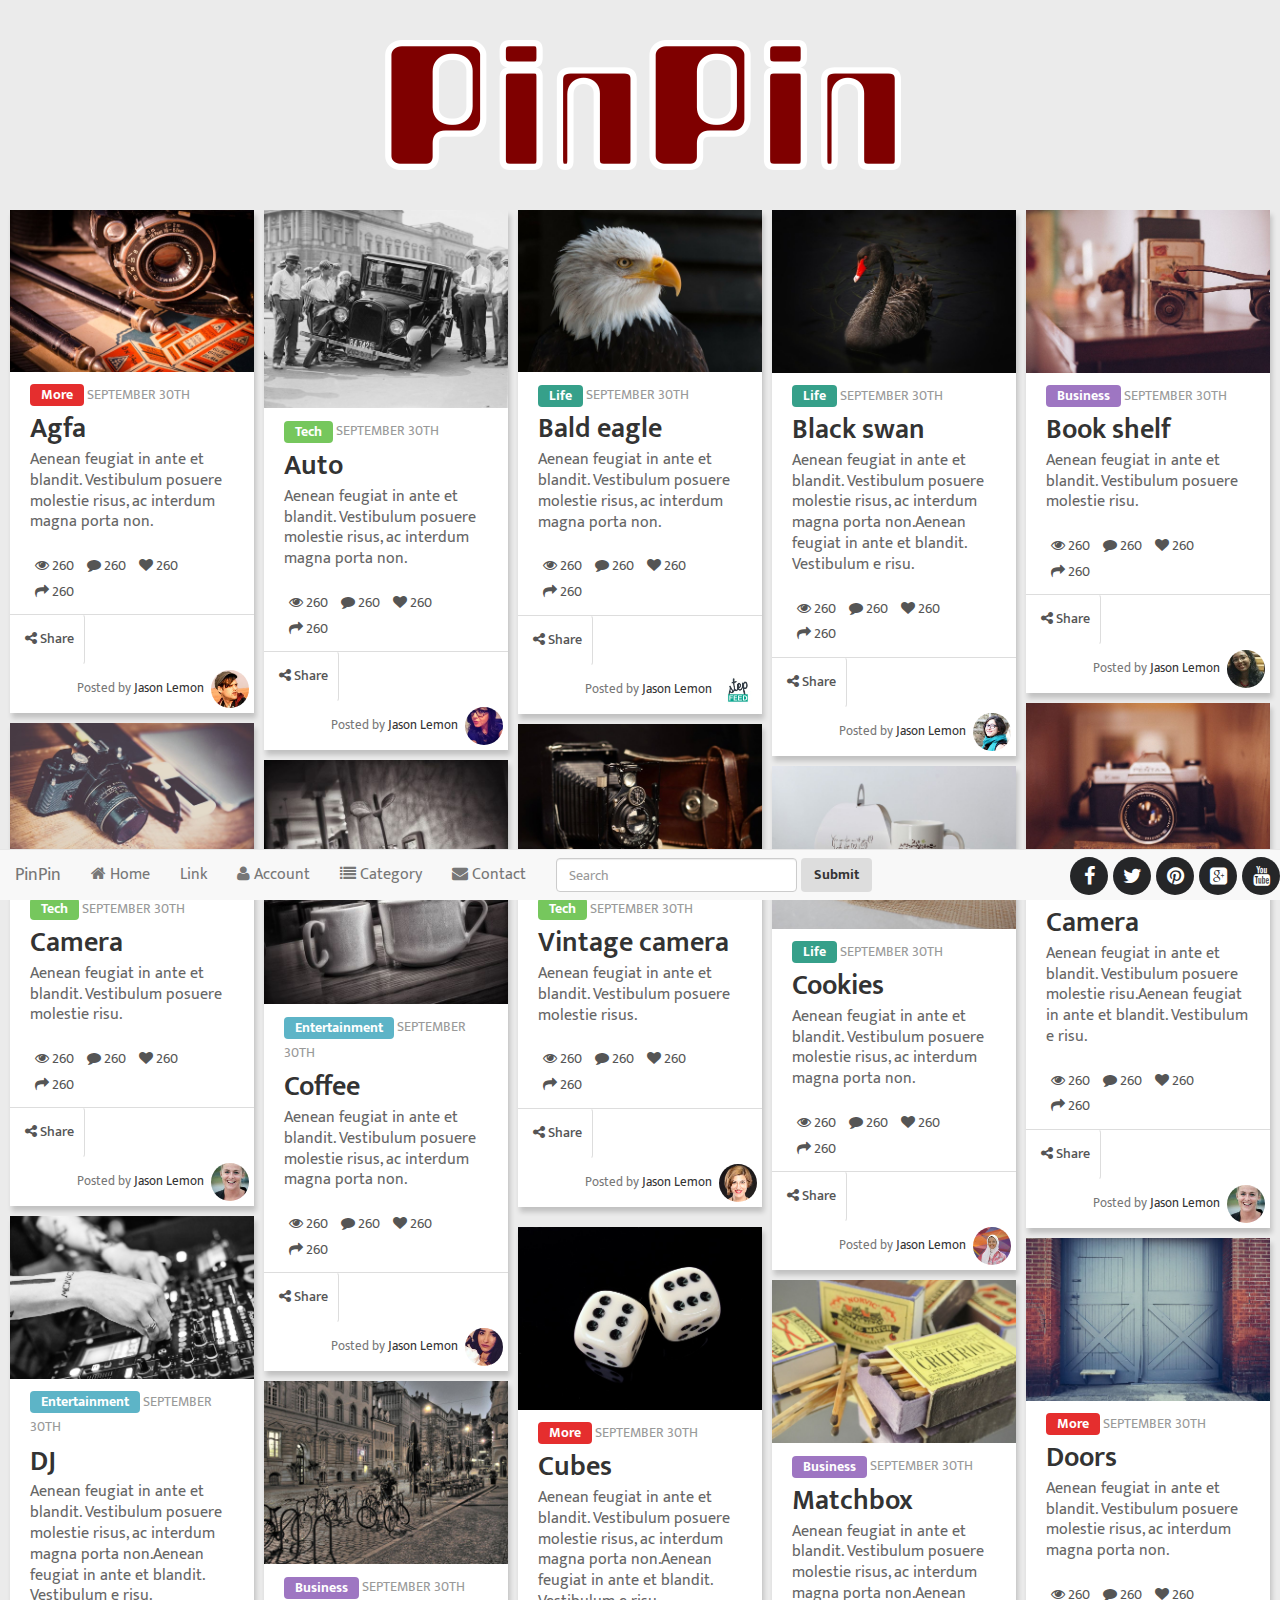
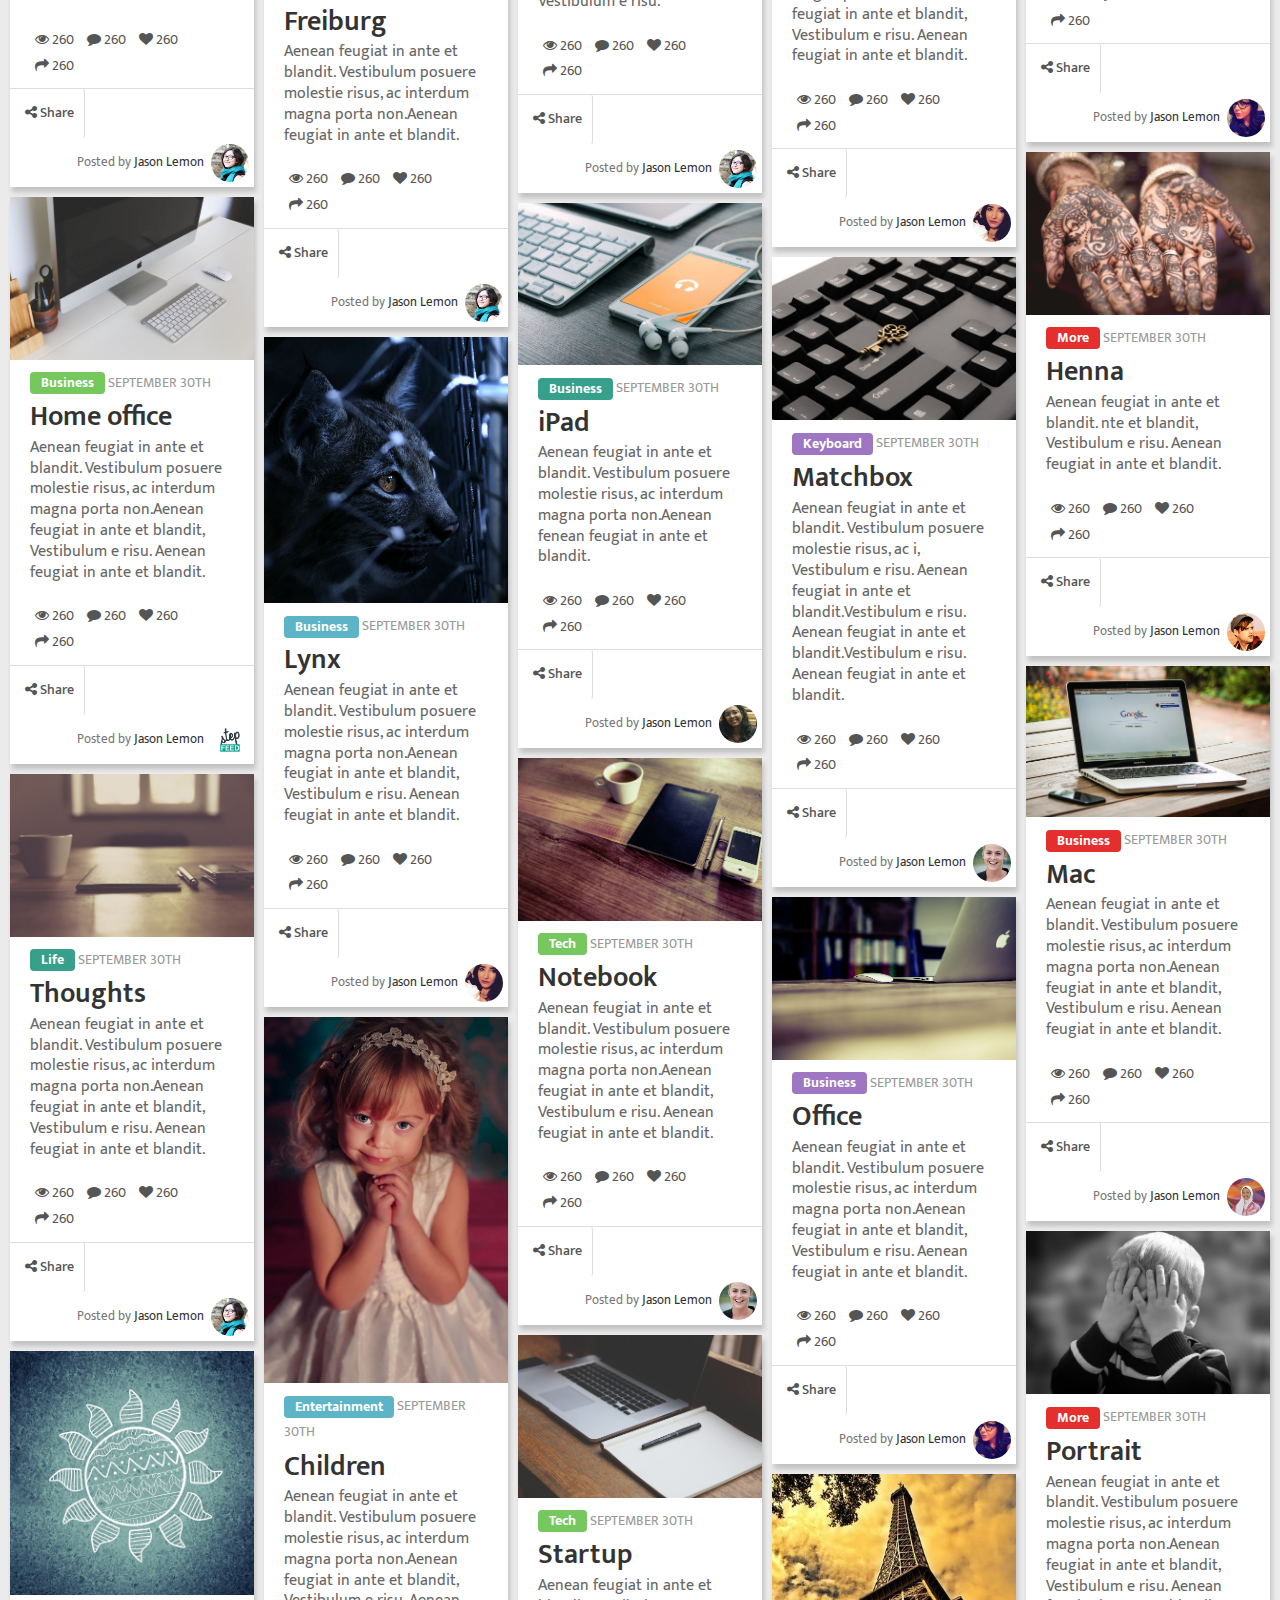
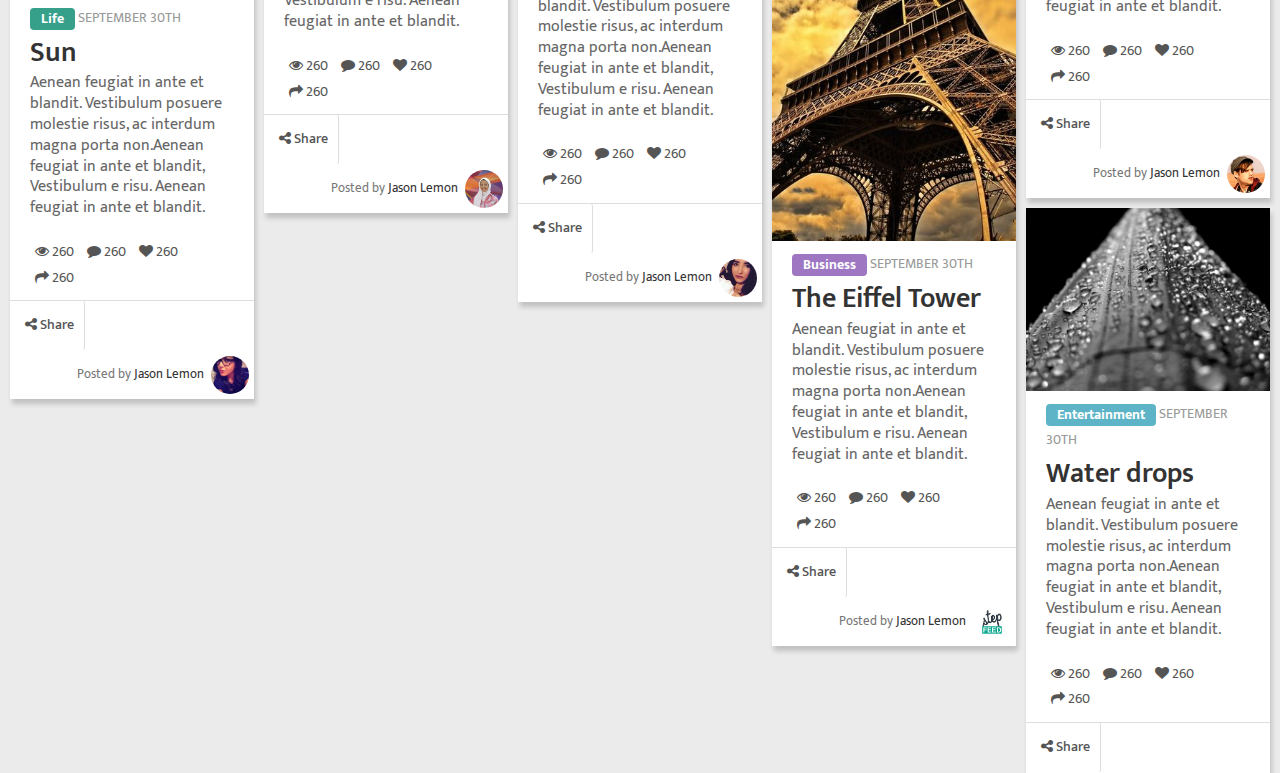
==== commit 07457b58: "Update index.html" ====
--- a/index.html
+++ b/index.html
@@ -7,7 +7,7 @@
     <meta name="description" content="Free Responsive Html5 Templates">
     <meta name="author" content="">
 	
-    <title>PinPin | Free Bootstrap Themes</title>
+    <title>rollingStone | VV's photo portfolio</title>
 	
     <!-- Bootstrap Core CSS -->
     <link rel="stylesheet" href="css/bootstrap.min.css"  type="text/css">
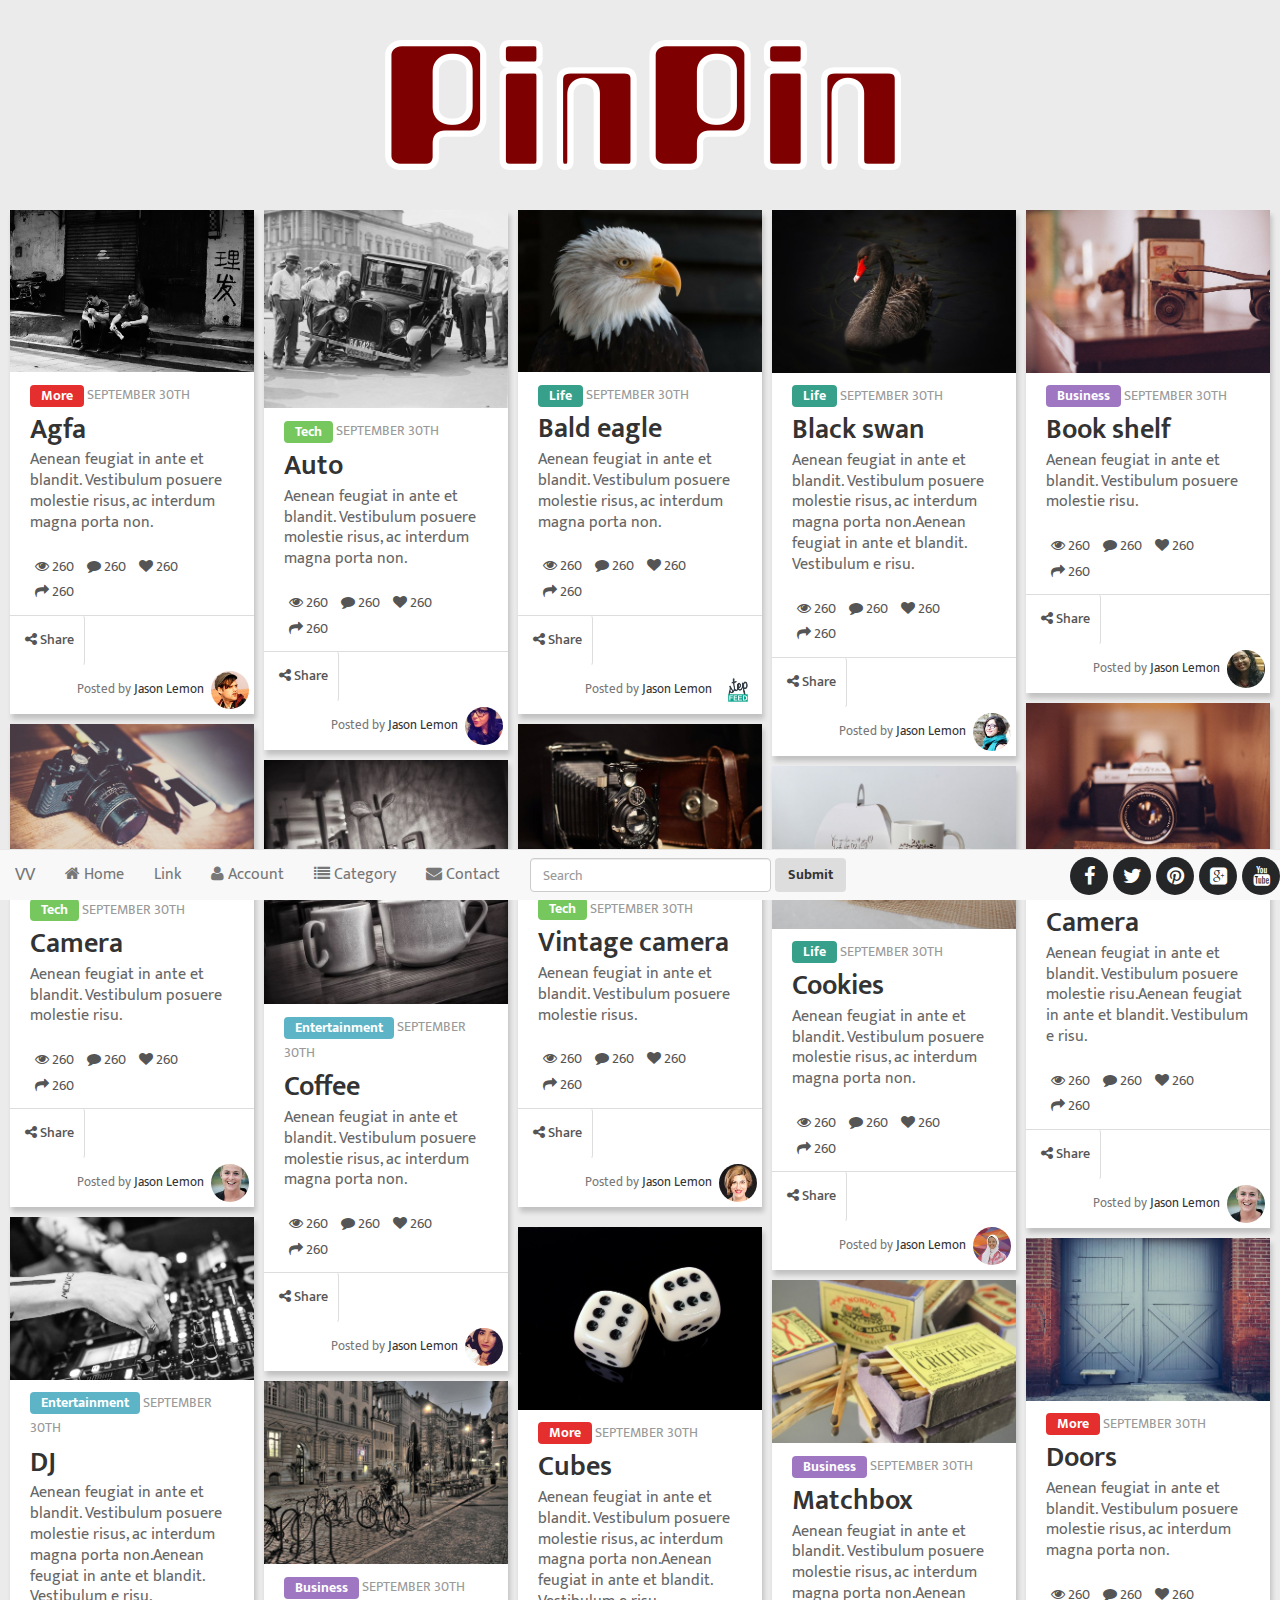
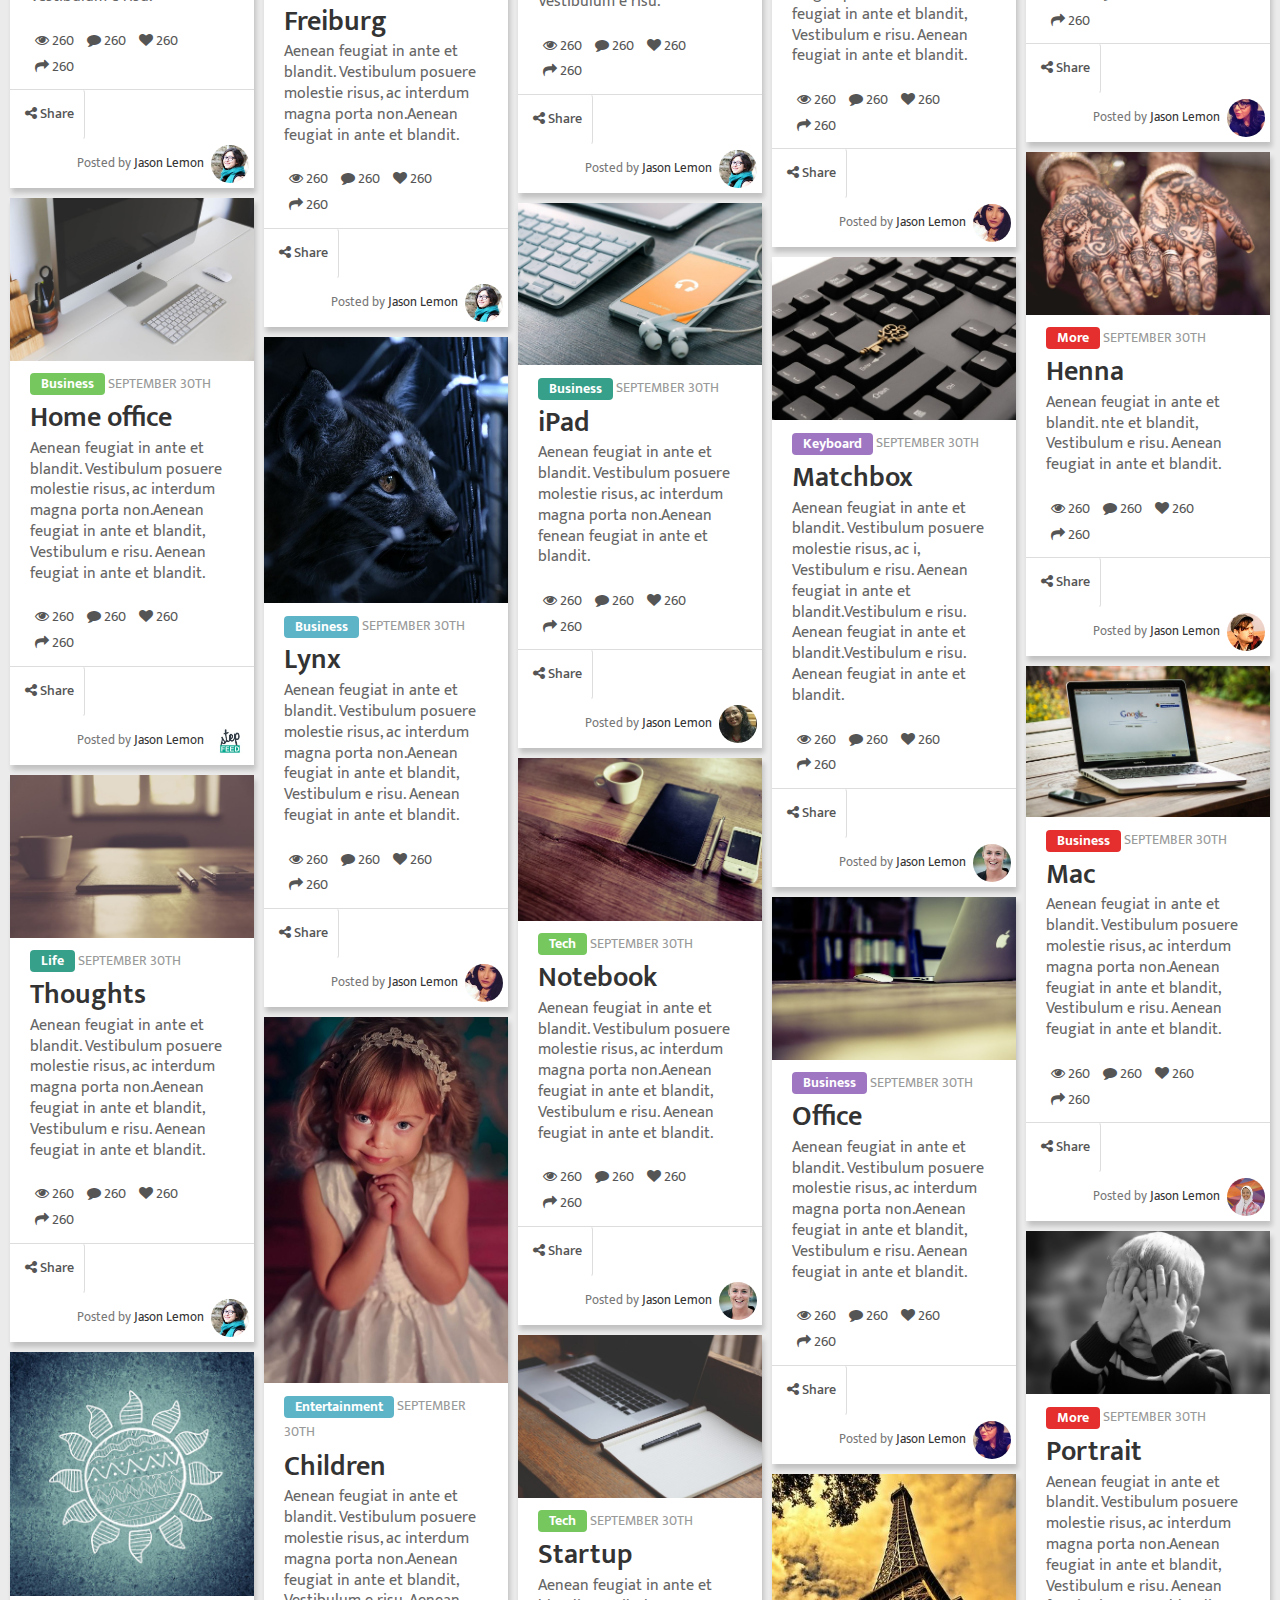
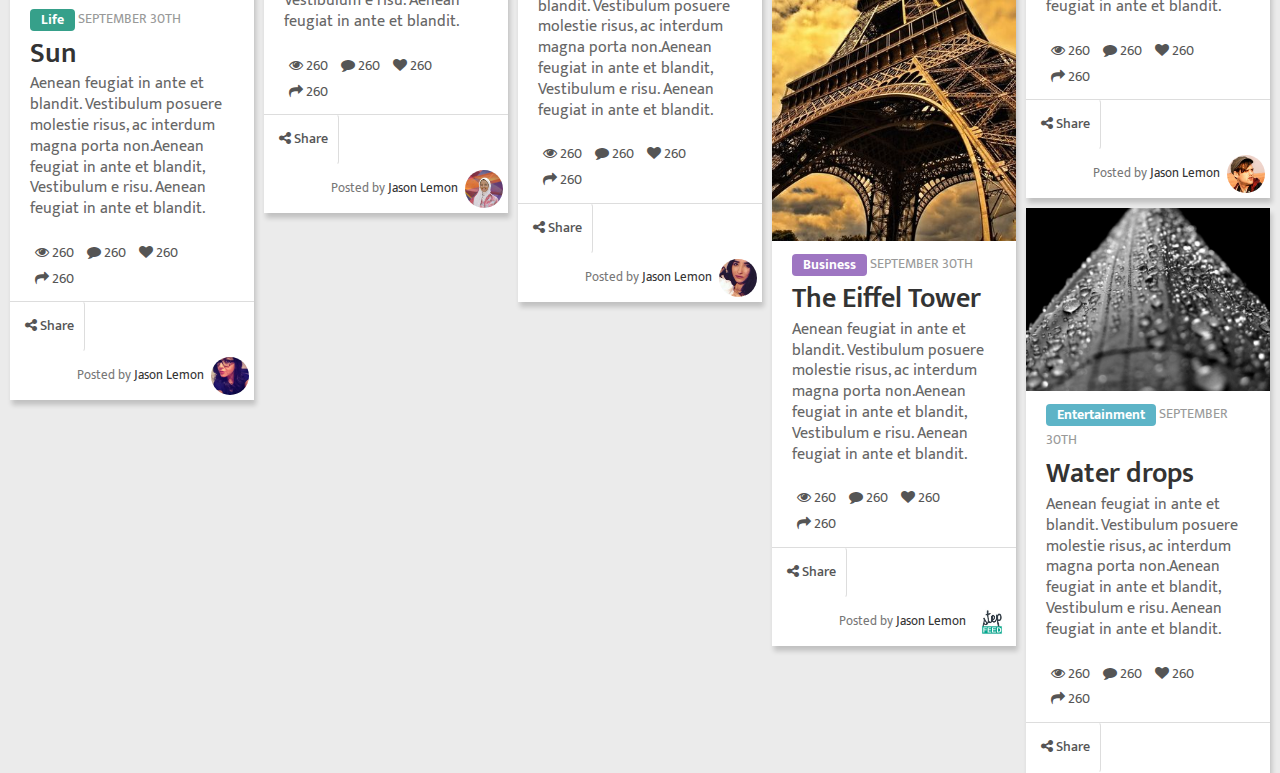
==== commit 51322d83: "replace pictures" ====
--- a/index.html
+++ b/index.html
@@ -44,7 +44,7 @@
 		  <span class="icon-bar"></span>
 		  <span class="icon-bar"></span>
 		</button>
-		<a class="navbar-brand" href="#">PinPin</a>
+		<a class="navbar-brand" href="#">VV</a>
 	  </div>
 	  <div class="navbar-collapse collapse">
 
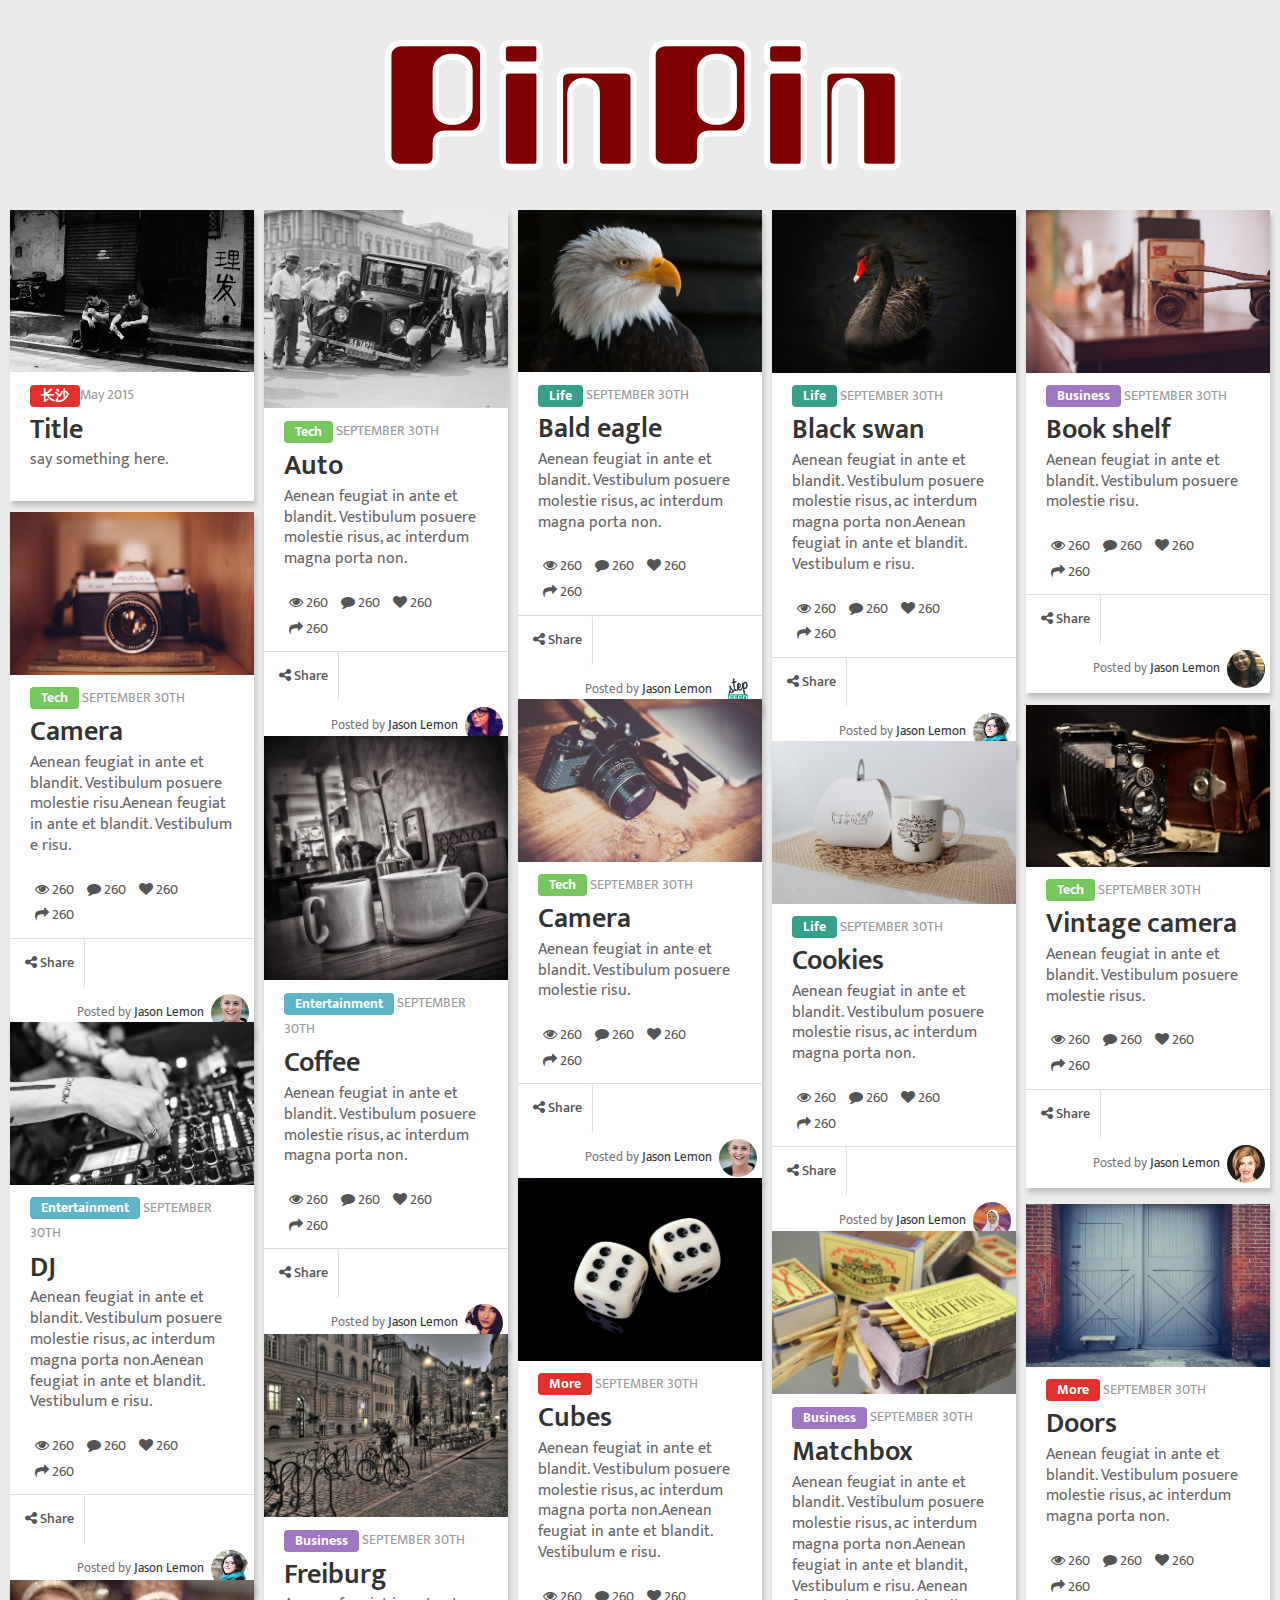
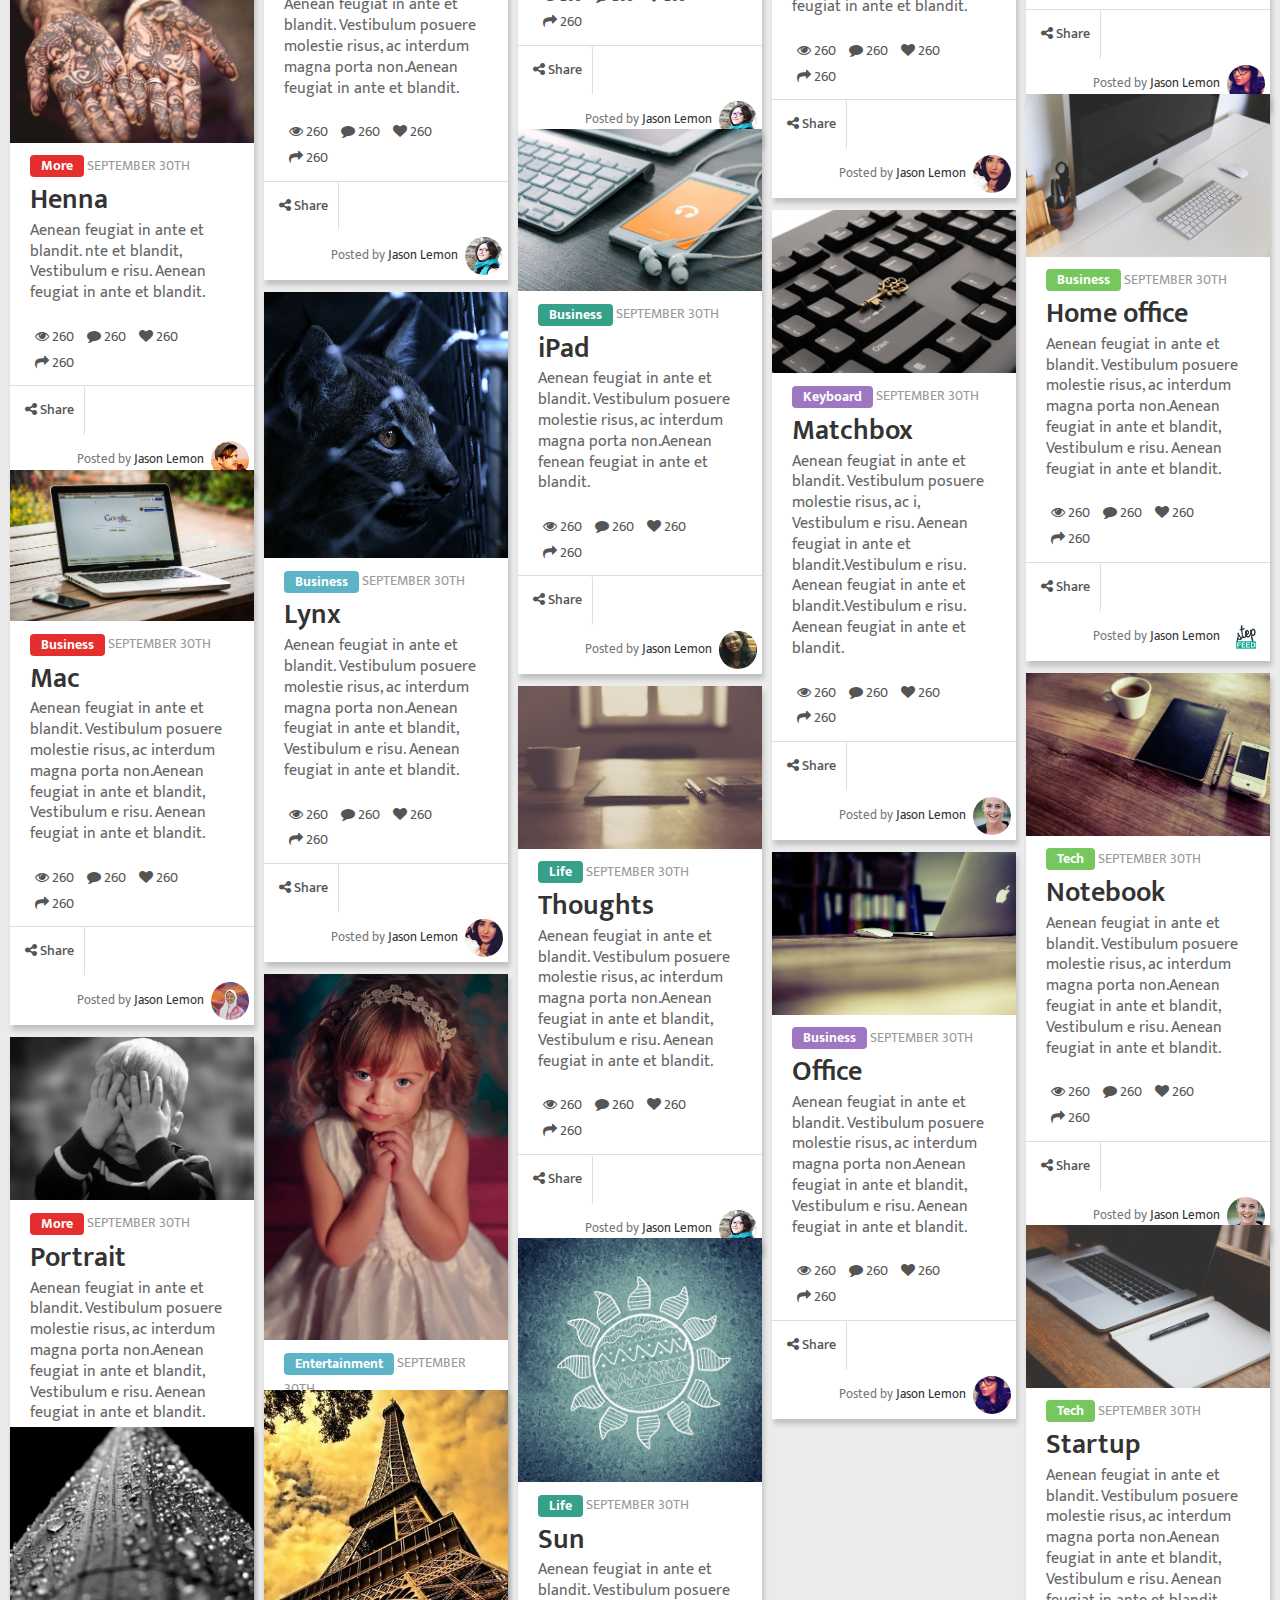
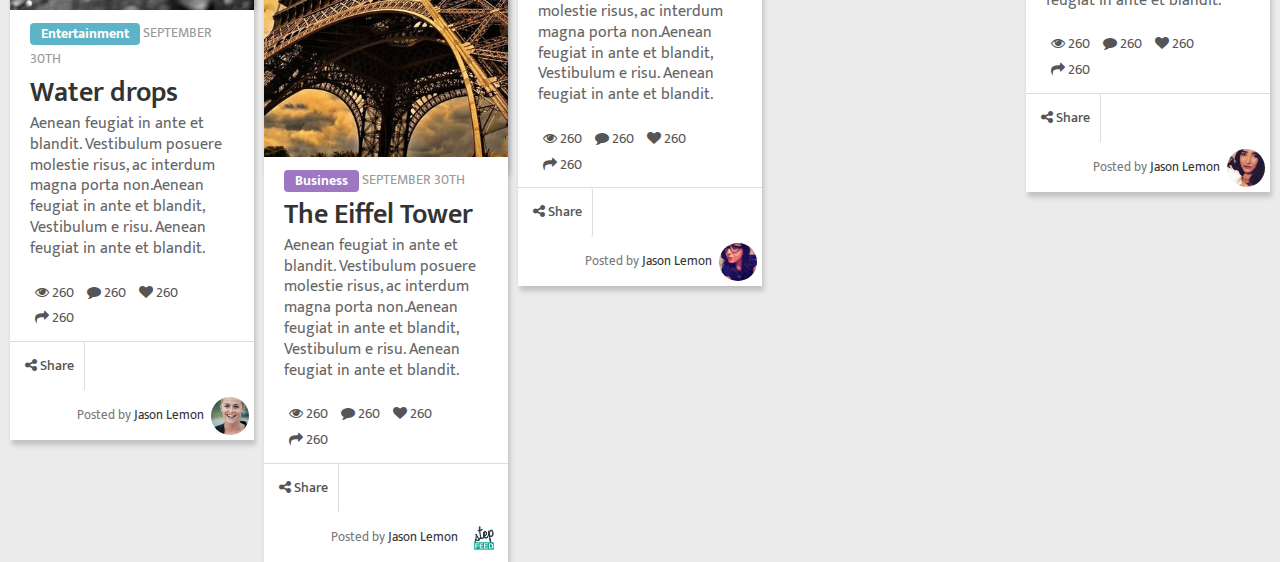
==== commit 391c561e: "调整卡片样式" ====
--- a/index.html
+++ b/index.html
@@ -35,9 +35,11 @@
 </head>
 <body>
 
-	<!-- Static navbar -->
+<!--2020.04.22 去掉底部导航栏-->
+
+	<!-- Static navbar
 	<div class="navbar navbar-default navbar-fixed-bottom" role="navigation">
-	  <div class="navbar-header">
+	  <div class="navbar-header"> 
 		<button type="button" class="navbar-toggle" data-toggle="collapse" data-target=".navbar-collapse">
 		  <span class="sr-only">Toggle navigation</span>
 		  <span class="icon-bar"></span>
@@ -47,8 +49,9 @@
 		<a class="navbar-brand" href="#">VV</a>
 	  </div>
 	  <div class="navbar-collapse collapse">
-
-		<!-- Left nav -->
+	-->
+	
+		<!-- Left nav 
 		<ul class="nav navbar-nav">
 		  <li><a href="#"><i class="fa fa-home"></i> Home</a></li>
 		  <li><a href="#">Link</a></li>
@@ -106,7 +109,9 @@
 		  </div>
 		  <button type="submit" class="btn btn-search">Submit</button>
 		</form>
-		<!-- Right nav -->
+	    -->
+
+		<!-- Right nav
 		<ul class="nav navbar-nav navbar-right top-social list-inline" style="padding: 0;margin: 0;">
 			<li><a href="#"><i class="fa fa-facebook"></i></a></li>
 			<li><a href="#"><i class="fa fa-twitter"></i></a></li>
@@ -114,10 +119,10 @@
 			<li><a href="#"><i class="fa fa-google-plus-square"></i></a></li>
 			<li><a href="#"><i class="fa fa-youtube"></i></a></li>
 		</ul>
-
-	  </div><!--/.nav-collapse -->
-	</div>
-	
+		 -->
+		 
+	  </div><!--/.nav-collapse -->	</div>
+    
     <header>
 		<div class="logo">
 			<a href="index.html"><img src="images/logo.png"></a>
@@ -130,20 +135,12 @@
 			<div class="item">
 				<a class="example-image-link" href="images/01.jpg" data-lightbox="example-set" data-title="Click the right half of the image to move forward."><img class="example-image" src="images/01.jpg" alt=""/></a>
 				<div class="content-item">
-					<span class="time"><a class="btn btn-1">More</a> SEPTEMBER 30TH</span>
-					<h3 class="title-item"><a href="#">Agfa</a></h3>
-					<p class="info">Aenean feugiat in ante et blandit. Vestibulum posuere molestie risus, ac interdum magna porta non.</p>
-					<ul class="list-inline">
-						<li><a href="#"><i class="fa fa-eye"></i> 260</a></li>
-						<li><a href="#"><i class="fa fa-comment"></i> 260</a></li>
-						<li><a href="#"><i class="fa fa-heart"></i> 260</a></li>
-						<li><a href="#"><i class="fa fa-share"></i> 260</a></li>
-					</ul>
-				</div>
-				<div class="bottom-item">
-					<a href="#" class="btn btn-share share"><i class="fa fa-share-alt"></i> Share</a>
-					<span class="user f-right">Posted by <a href="#">Jason Lemon</a><img src="images/ava-1.jpg" class="img-circle"></span>
-				</div>
+					<span class="time"><a class="btn btn-1">长沙</a>May 2015</span>
+					<h3 class="title-item"><a href="#">Title</a></h3>
+					<p class="info">say something here.</p>
+					
+				</div>
+			
 			</div>
 			<div class="item">
 				<a class="example-image-link" href="images/02.jpg" data-lightbox="example-set" data-title="Click the right half of the image to move forward."><img class="example-image" src="images/02.jpg" alt=""/></a>
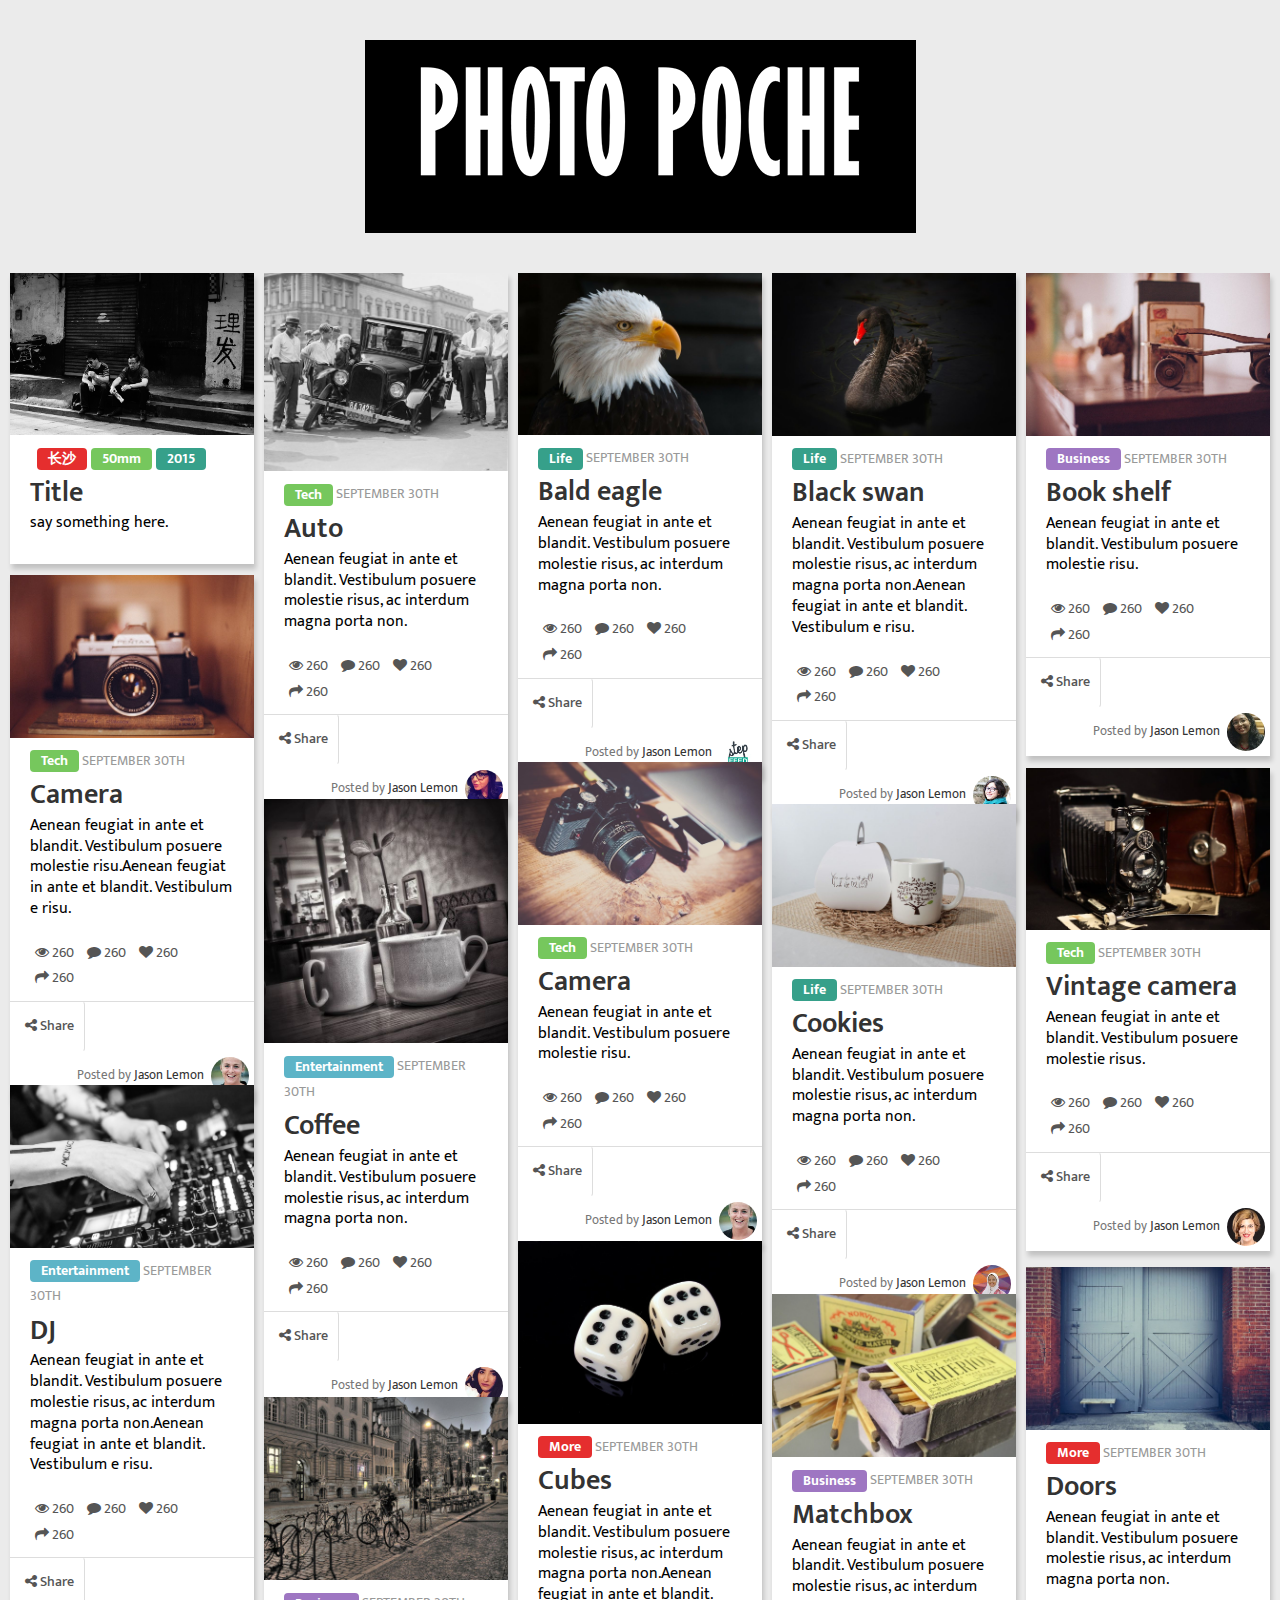
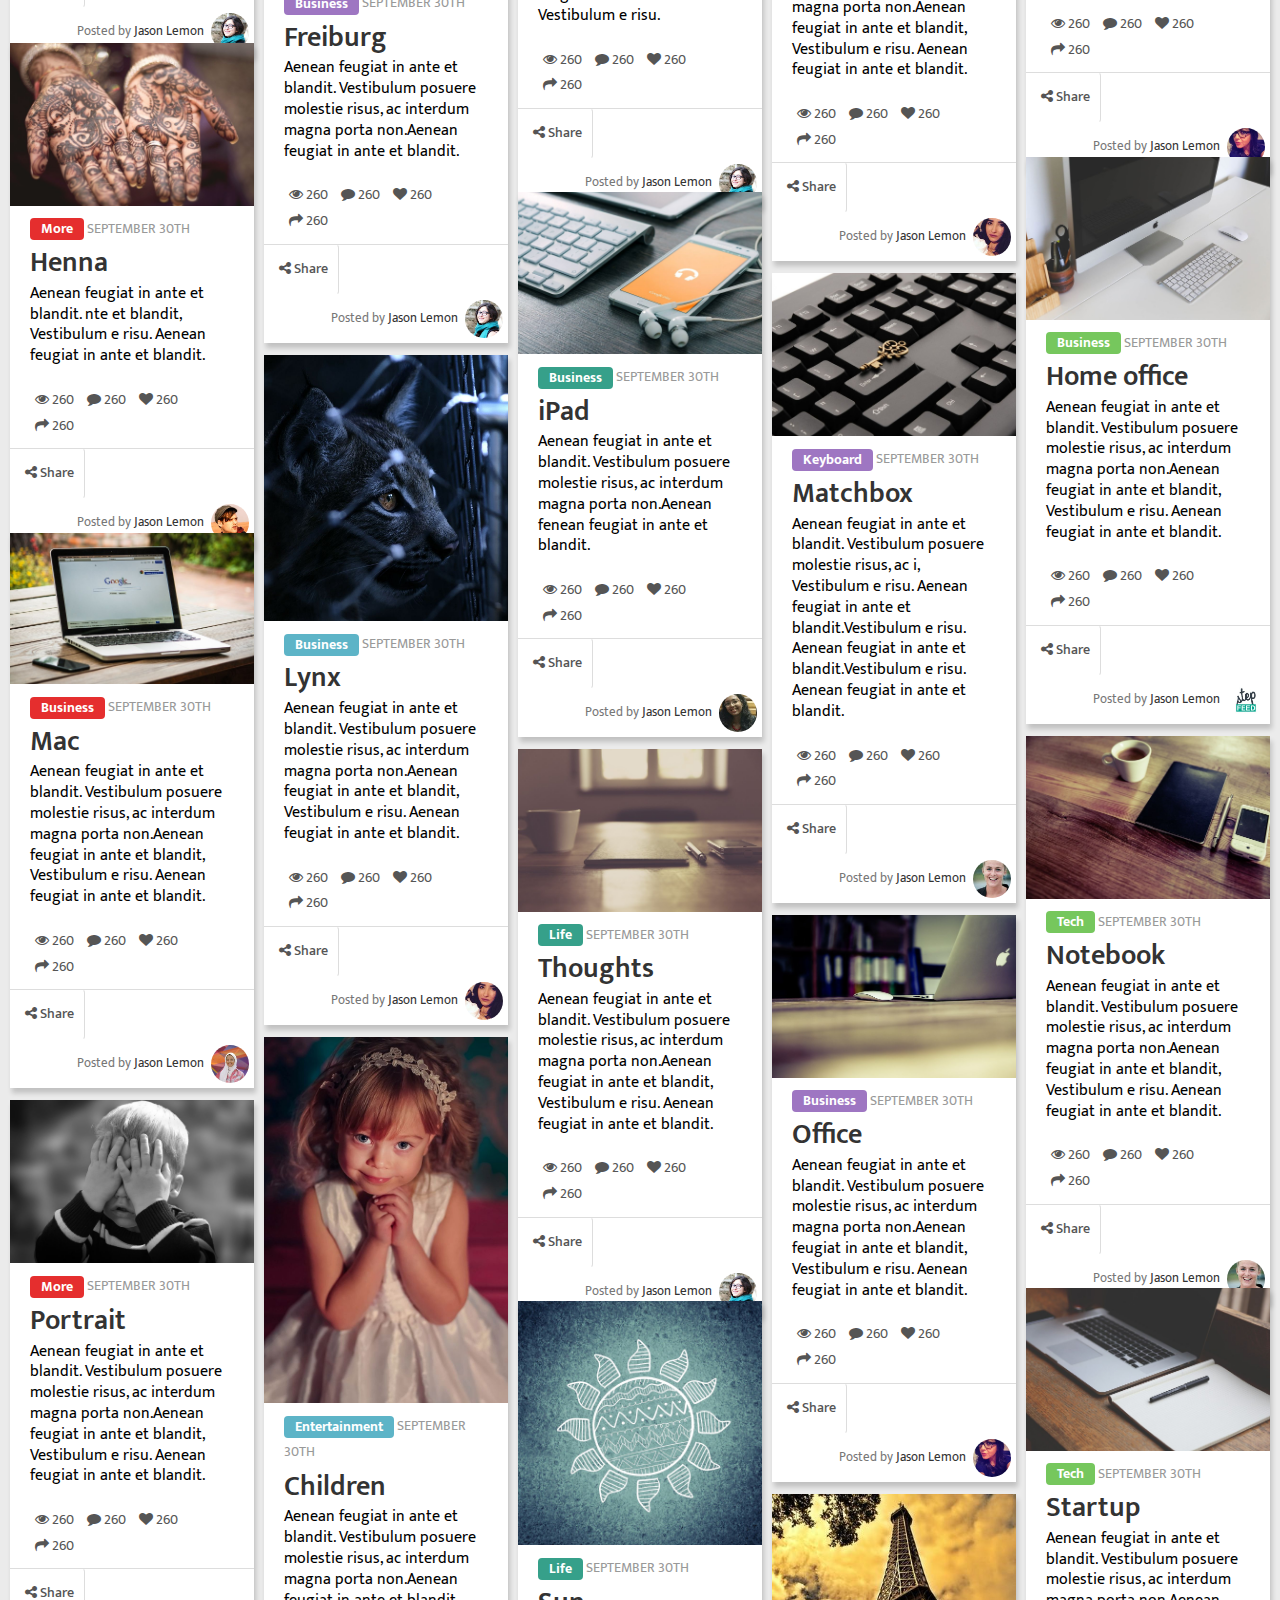
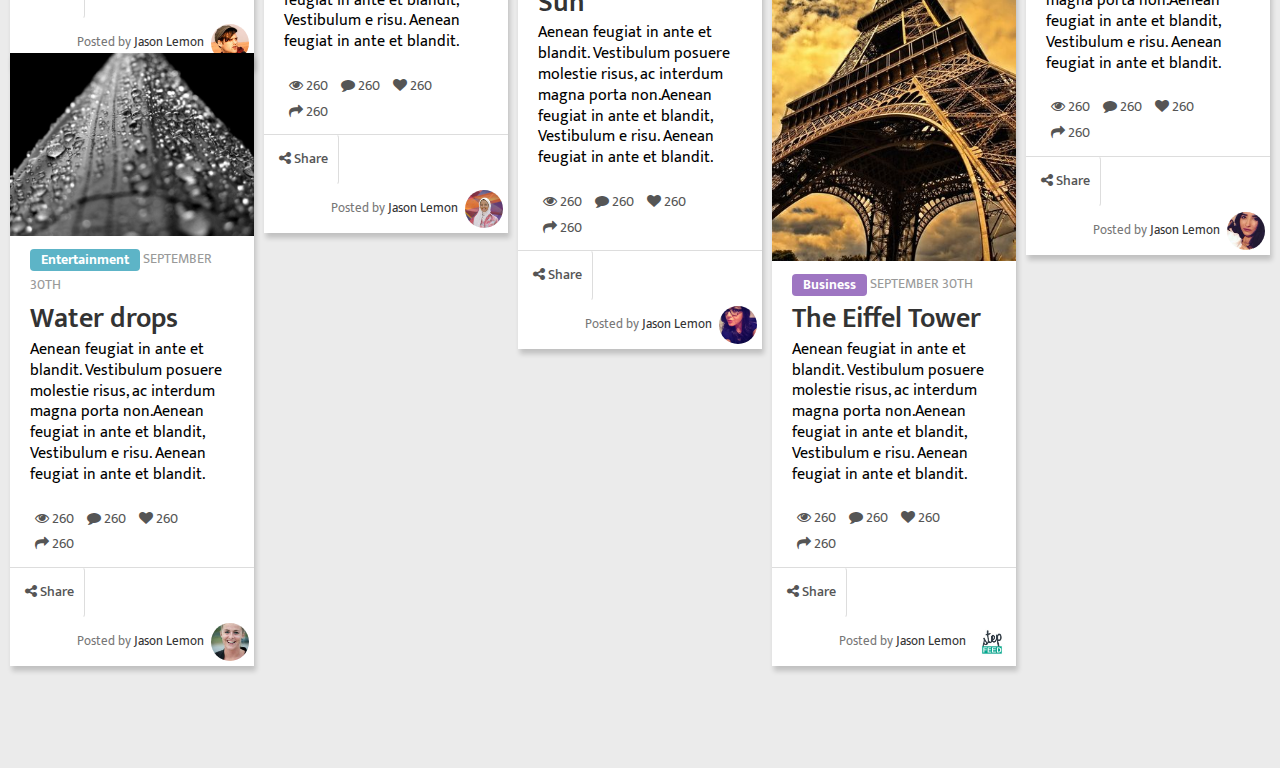
==== commit 3e2bf984: "Update index.html" ====
--- a/index.html
+++ b/index.html
@@ -7,7 +7,7 @@
     <meta name="description" content="Free Responsive Html5 Templates">
     <meta name="author" content="">
 	
-    <title>rollingStone | VV's photo portfolio</title>
+    <title>photoPoche | VV's photo portfolio</title>
 	
     <!-- Bootstrap Core CSS -->
     <link rel="stylesheet" href="css/bootstrap.min.css"  type="text/css">
@@ -135,7 +135,9 @@
 			<div class="item">
 				<a class="example-image-link" href="images/01.jpg" data-lightbox="example-set" data-title="Click the right half of the image to move forward."><img class="example-image" src="images/01.jpg" alt=""/></a>
 				<div class="content-item">
-					<span class="time"><a class="btn btn-1">长沙</a>May 2015</span>
+					<!--
+					<span class="time"><a class="btn btn-1">长沙</a>May 2015</span>-->
+					<span class="label"><a class="btn btn-1">长沙</a>''<a class="btn btn-2">50mm</a>''<a class="btn btn-3">2015</a></span>
 					<h3 class="title-item"><a href="#">Title</a></h3>
 					<p class="info">say something here.</p>
 					
--- a/css/style.css
+++ b/css/style.css
@@ -5,11 +5,11 @@
 /* ---------------------------------------------------------------------------- */
 /* ------------------------------------Html-Body------------------------------- */
 /* ---------------------------------------------------------------------------- */
-body {font-family: 'Ek Mukta', sans-serif;color: #666;background: #EBEBEB;font-size: 16px;line-height: 1.6em;font-weight: 400;}
+body {font-family: 'Ek Mukta', sans-serif;color: #000;background: #EBEBEB;font-size: 16px;line-height: 1.6em;font-weight: 400;}
 html, body {width:100%; padding:0; margin:0;}
 
 ::-moz-selection{background:red;color:#fff;text-shadow:none}
-::selection{background:red;color:#fff;text-shadow:none}
+::selection{background: red;color: #000000;text-shadow:none;}
 /* ---------------------------------------------------------------------------- */
 /* ---------------------------------------------------------------------------- */
 /* ---------------------------------------------------------------------------- */
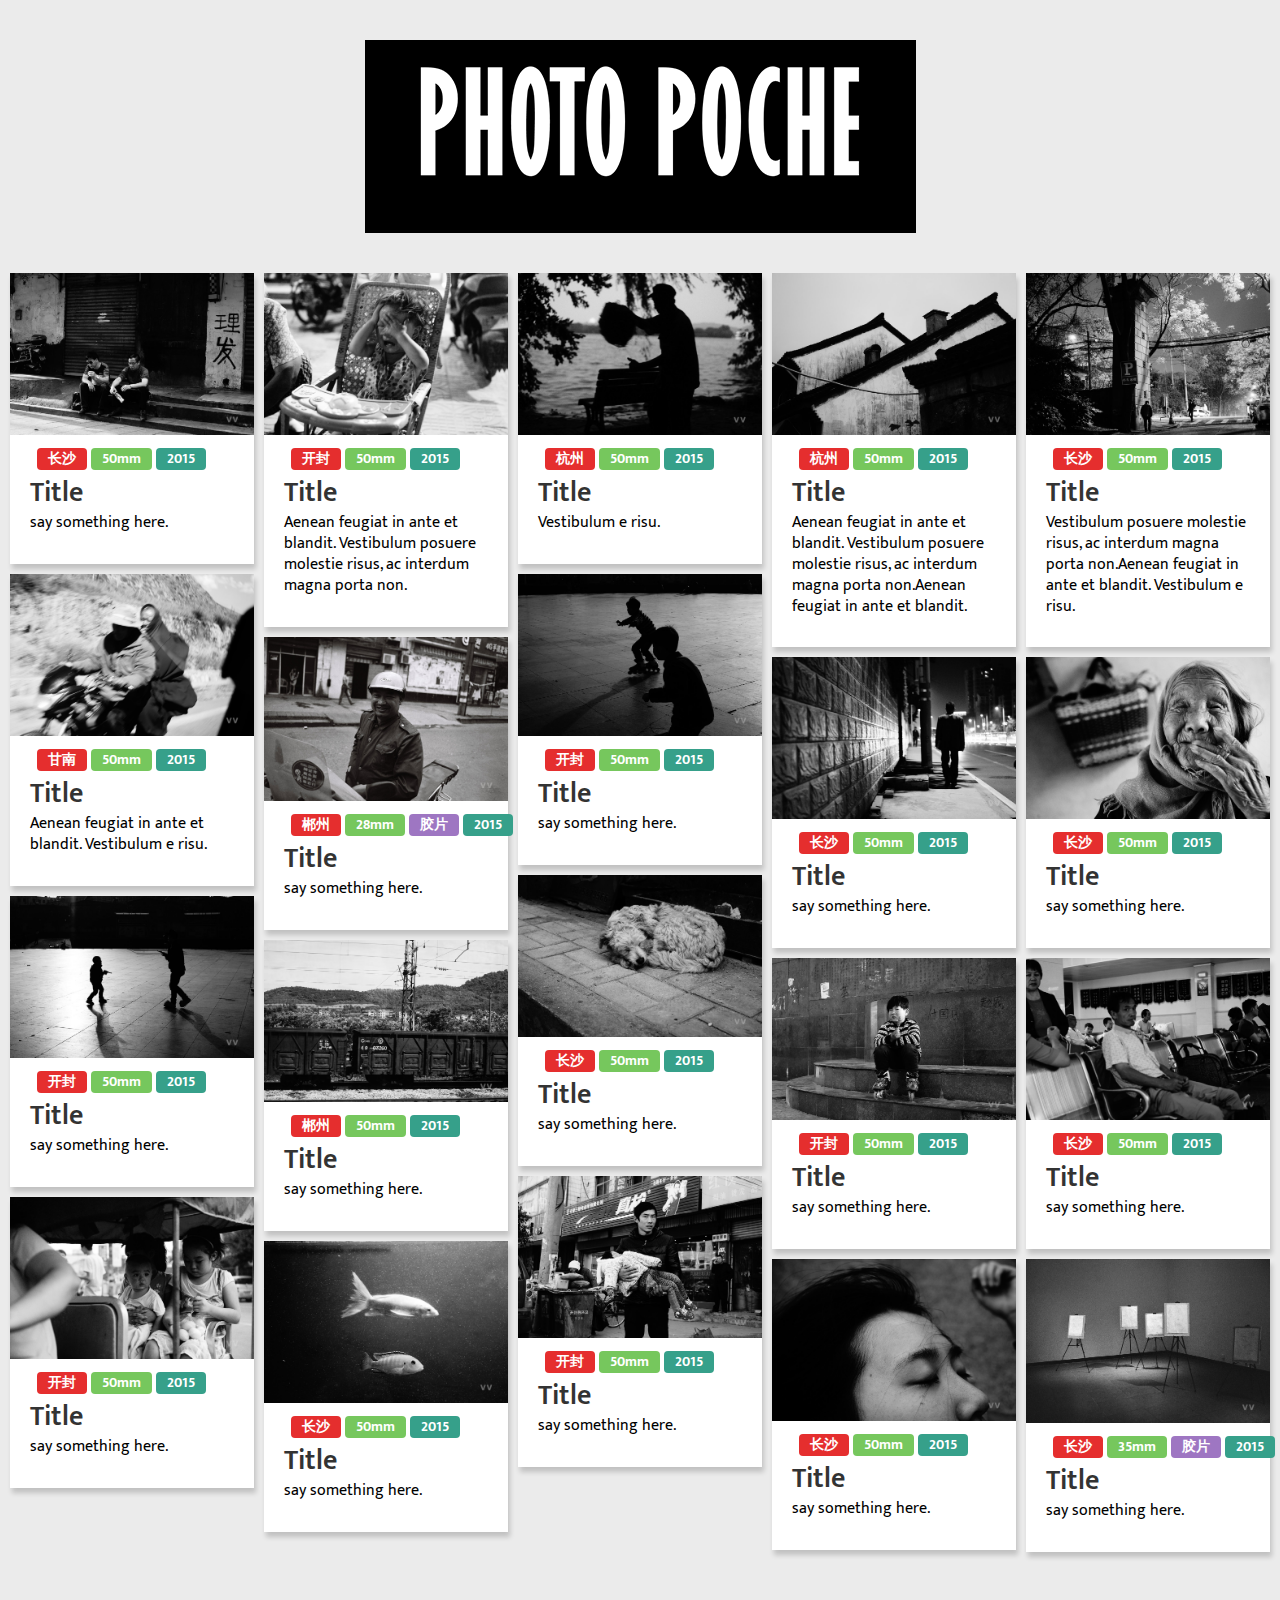
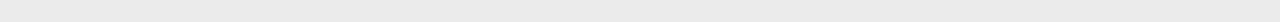
==== commit a02f4d1c: "添加图片2015" ====
--- a/index.html
+++ b/index.html
@@ -133,540 +133,267 @@
 		<div id="container">
 			<!-- These are our grid blocks -->
 			<div class="item">
-				<a class="example-image-link" href="images/01.jpg" data-lightbox="example-set" data-title="Click the right half of the image to move forward."><img class="example-image" src="images/01.jpg" alt=""/></a>
-				<div class="content-item">
-					<!--
-					<span class="time"><a class="btn btn-1">长沙</a>May 2015</span>-->
-					<span class="label"><a class="btn btn-1">长沙</a>''<a class="btn btn-2">50mm</a>''<a class="btn btn-3">2015</a></span>
-					<h3 class="title-item"><a href="#">Title</a></h3>
-					<p class="info">say something here.</p>
-					
-				</div>
-			
-			</div>
-			<div class="item">
-				<a class="example-image-link" href="images/02.jpg" data-lightbox="example-set" data-title="Click the right half of the image to move forward."><img class="example-image" src="images/02.jpg" alt=""/></a>
-				<div class="content-item">
-					<span class="time"><a class="btn btn-2">Tech</a> SEPTEMBER 30TH</span>
-					<h3 class="title-item"><a href="#">Auto</a></h3>
+				<a class="example-image-link" href="images/2015/001.jpg" data-lightbox="example-set" data-title="Click the right half of the image to move forward."><img class="example-image" src="images/2015/001.jpg" alt=""/></a>
+				<div class="content-item">
+					<!--
+					<span class="time"><a class="btn btn-1">tech</a>May 2015</span>-->
+					<span class="label"><a class="btn btn-1">长沙</a>''<a class="btn btn-2">50mm</a>''<a class="btn btn-3">2015</a></span>
+					<h3 class="title-item"><a href="#">Title</a></h3>
+					<p class="info">say something here.</p>
+					
+				</div>
+			
+			</div>
+
+			<div class="item">
+				<a class="example-image-link" href="images/2015/002.jpg" data-lightbox="example-set" data-title="Click the right half of the image to move forward."><img class="example-image" src="images/2015/002.jpg" alt=""/></a>
+				<div class="content-item">
+					<!--
+					<span class="time"><a class="btn btn-1">tech</a>May 2015</span>-->
+					<span class="label"><a class="btn btn-1">开封</a>''<a class="btn btn-2">50mm</a>''<a class="btn btn-3">2015</a></span>
+					<h3 class="title-item"><a href="#">Title</a></h3>
 					<p class="info">Aenean feugiat in ante et blandit. Vestibulum posuere molestie risus, ac interdum magna porta non.</p>
-					<ul class="list-inline">
-						<li><a href="#"><i class="fa fa-eye"></i> 260</a></li>
-						<li><a href="#"><i class="fa fa-comment"></i> 260</a></li>
-						<li><a href="#"><i class="fa fa-heart"></i> 260</a></li>
-						<li><a href="#"><i class="fa fa-share"></i> 260</a></li>
-					</ul>
-				</div>
-				<div class="bottom-item">
-					<a href="#" class="btn btn-share share"><i class="fa fa-share-alt"></i> Share</a>
-					<span class="user f-right">Posted by <a href="#">Jason Lemon</a><img src="images/ava-2.jpg" class="img-circle"></span>
-				</div>
-			</div>
-			<div class="item">
-				<a class="example-image-link" href="images/03.jpg" data-lightbox="example-set" data-title="Click the right half of the image to move forward."><img class="example-image" src="images/03.jpg" alt=""/></a>
-				<div class="content-item">
-					<span class="time"><a class="btn btn-3">Life</a> SEPTEMBER 30TH</span>
-					<h3 class="title-item"><a href="#">Bald eagle</a></h3>
-					<p class="info">Aenean feugiat in ante et blandit. Vestibulum posuere molestie risus, ac interdum magna porta non.</p>
-					<ul class="list-inline">
-						<li><a href="#"><i class="fa fa-eye"></i> 260</a></li>
-						<li><a href="#"><i class="fa fa-comment"></i> 260</a></li>
-						<li><a href="#"><i class="fa fa-heart"></i> 260</a></li>
-						<li><a href="#"><i class="fa fa-share"></i> 260</a></li>
-					</ul>
-				</div>
-				<div class="bottom-item">
-					<a href="#" class="btn btn-share share"><i class="fa fa-share-alt"></i> Share</a>
-					<span class="user f-right">Posted by <a href="#">Jason Lemon</a><img src="images/ava-3.jpg" class="img-circle"></span>
-				</div>
-			</div>
-			<div class="item">
-				<a class="example-image-link" href="images/04.jpg" data-lightbox="example-set" data-title="Click the right half of the image to move forward."><img class="example-image" src="images/04.jpg" alt=""/></a>
-				<div class="content-item">
-					<span class="time"><a class="btn btn-3">Life</a> SEPTEMBER 30TH</span>
-					<h3 class="title-item"><a href="#">Black swan</a></h3>
-					<p class="info">Aenean feugiat in ante et blandit. Vestibulum posuere molestie risus, ac interdum magna porta non.Aenean feugiat in ante et blandit. Vestibulum e risu.</p>
-					<ul class="list-inline">
-						<li><a href="#"><i class="fa fa-eye"></i> 260</a></li>
-						<li><a href="#"><i class="fa fa-comment"></i> 260</a></li>
-						<li><a href="#"><i class="fa fa-heart"></i> 260</a></li>
-						<li><a href="#"><i class="fa fa-share"></i> 260</a></li>
-					</ul>
-				</div>
-				<div class="bottom-item">
-					<a href="#" class="btn btn-share share"><i class="fa fa-share-alt"></i> Share</a>
-					<span class="user f-right">Posted by <a href="#">Jason Lemon</a><img src="images/ava-4.jpg" class="img-circle"></span>
-				</div>
-			</div>
-			<div class="item">
-				<a class="example-image-link" href="images/05.jpg" data-lightbox="example-set" data-title="Click the right half of the image to move forward."><img class="example-image" src="images/05.jpg" alt=""/></a>
-				<div class="content-item">
-					<span class="time"><a class="btn btn-4">Business</a> SEPTEMBER 30TH</span>
-					<h3 class="title-item"><a href="#">Book shelf</a></h3>
-					<p class="info">Aenean feugiat in ante et blandit. Vestibulum posuere molestie risu.</p>
-					<ul class="list-inline">
-						<li><a href="#"><i class="fa fa-eye"></i> 260</a></li>
-						<li><a href="#"><i class="fa fa-comment"></i> 260</a></li>
-						<li><a href="#"><i class="fa fa-heart"></i> 260</a></li>
-						<li><a href="#"><i class="fa fa-share"></i> 260</a></li>
-					</ul>
-				</div>
-				<div class="bottom-item">
-					<a href="#" class="btn btn-share share"><i class="fa fa-share-alt"></i> Share</a>
-					<span class="user f-right">Posted by <a href="#">Jason Lemon</a><img src="images/ava-5.jpg" class="img-circle"></span>
-				</div>
-			</div>
-			<div class="item">
-				<a class="example-image-link" href="images/06.jpg" data-lightbox="example-set" data-title="Click the right half of the image to move forward."><img class="example-image" src="images/06.jpg" alt=""/></a>
-				<div class="content-item">
-					<span class="time"><a class="btn btn-2">Tech</a> SEPTEMBER 30TH</span>
-					<h3 class="title-item"><a href="#">Camera</a></h3>
-					<p class="info">Aenean feugiat in ante et blandit. Vestibulum posuere molestie risu.Aenean feugiat in ante et blandit. Vestibulum e risu.</p>
-					<ul class="list-inline">
-						<li><a href="#"><i class="fa fa-eye"></i> 260</a></li>
-						<li><a href="#"><i class="fa fa-comment"></i> 260</a></li>
-						<li><a href="#"><i class="fa fa-heart"></i> 260</a></li>
-						<li><a href="#"><i class="fa fa-share"></i> 260</a></li>
-					</ul>
-				</div>
-				<div class="bottom-item">
-					<a href="#" class="btn btn-share share"><i class="fa fa-share-alt"></i> Share</a>
-					<span class="user f-right">Posted by <a href="#">Jason Lemon</a><img src="images/ava-6.jpg" class="img-circle"></span>
-				</div>
-			</div>
-			<div class="item">
-				<a class="example-image-link" href="images/07.jpg" data-lightbox="example-set" data-title="Click the right half of the image to move forward."><img class="example-image" src="images/07.jpg" alt=""/></a>
-				<div class="content-item">
-					<span class="time"><a class="btn btn-2">Tech</a> SEPTEMBER 30TH</span>
-					<h3 class="title-item"><a href="#">Camera</a></h3>
-					<p class="info">Aenean feugiat in ante et blandit. Vestibulum posuere molestie risu.</p>
-					<ul class="list-inline">
-						<li><a href="#"><i class="fa fa-eye"></i> 260</a></li>
-						<li><a href="#"><i class="fa fa-comment"></i> 260</a></li>
-						<li><a href="#"><i class="fa fa-heart"></i> 260</a></li>
-						<li><a href="#"><i class="fa fa-share"></i> 260</a></li>
-					</ul>
-				</div>
-				<div class="bottom-item">
-					<a href="#" class="btn btn-share share"><i class="fa fa-share-alt"></i> Share</a>
-					<span class="user f-right">Posted by <a href="#">Jason Lemon</a><img src="images/ava-6.jpg" class="img-circle"></span>
-				</div>
-			</div>
-			<div class="item">
-				<a class="example-image-link" href="images/08.jpg" data-lightbox="example-set" data-title="Click the right half of the image to move forward."><img class="example-image" src="images/08.jpg" alt=""/></a>
-				<div class="content-item">
-					<span class="time"><a class="btn btn-2">Tech</a> SEPTEMBER 30TH</span>
-					<h3 class="title-item"><a href="#">Vintage camera</a></h3>
-					<p class="info">Aenean feugiat in ante et blandit. Vestibulum posuere molestie risus.</p>
-					<ul class="list-inline">
-						<li><a href="#"><i class="fa fa-eye"></i> 260</a></li>
-						<li><a href="#"><i class="fa fa-comment"></i> 260</a></li>
-						<li><a href="#"><i class="fa fa-heart"></i> 260</a></li>
-						<li><a href="#"><i class="fa fa-share"></i> 260</a></li>
-					</ul>
-				</div>
-				<div class="bottom-item">
-					<a href="#" class="btn btn-share share"><i class="fa fa-share-alt"></i> Share</a>
-					<span class="user f-right">Posted by <a href="#">Jason Lemon</a><img src="images/ava-7.jpg" class="img-circle"></span>
-				</div>
-			</div>
-			<div class="item">
-				<a class="example-image-link" href="images/09.jpg" data-lightbox="example-set" data-title="Click the right half of the image to move forward."><img class="example-image" src="images/09.jpg" alt=""/></a>
-				<div class="content-item">
-					<span class="time"><a class="btn btn-5">Entertainment</a> SEPTEMBER 30TH</span>
-					<h3 class="title-item"><a href="#">Coffee</a></h3>
-					<p class="info">Aenean feugiat in ante et blandit. Vestibulum posuere molestie risus, ac interdum magna porta non.</p>
-					<ul class="list-inline">
-						<li><a href="#"><i class="fa fa-eye"></i> 260</a></li>
-						<li><a href="#"><i class="fa fa-comment"></i> 260</a></li>
-						<li><a href="#"><i class="fa fa-heart"></i> 260</a></li>
-						<li><a href="#"><i class="fa fa-share"></i> 260</a></li>
-					</ul>
-				</div>
-				<div class="bottom-item">
-					<a href="#" class="btn btn-share share"><i class="fa fa-share-alt"></i> Share</a>
-					<span class="user f-right">Posted by <a href="#">Jason Lemon</a><img src="images/ava-8.jpg" class="img-circle"></span>
-				</div>
-			</div>
-			<div class="item">
-				<a class="example-image-link" href="images/10.jpg" data-lightbox="example-set" data-title="Click the right half of the image to move forward."><img class="example-image" src="images/10.jpg" alt=""/></a>
-				<div class="content-item">
-					<span class="time"><a class="btn btn-3">Life</a> SEPTEMBER 30TH</span>
-					<h3 class="title-item"><a href="#">Cookies</a></h3>
-					<p class="info">Aenean feugiat in ante et blandit. Vestibulum posuere molestie risus, ac interdum magna porta non.</p>
-					<ul class="list-inline">
-						<li><a href="#"><i class="fa fa-eye"></i> 260</a></li>
-						<li><a href="#"><i class="fa fa-comment"></i> 260</a></li>
-						<li><a href="#"><i class="fa fa-heart"></i> 260</a></li>
-						<li><a href="#"><i class="fa fa-share"></i> 260</a></li>
-					</ul>
-				</div>
-				<div class="bottom-item">
-					<a href="#" class="btn btn-share share"><i class="fa fa-share-alt"></i> Share</a>
-					<span class="user f-right">Posted by <a href="#">Jason Lemon</a><img src="images/ava-9.jpg" class="img-circle"></span>
-				</div>
-			</div>
-			<div class="item">
-				<a class="example-image-link" href="images/12.jpg" data-lightbox="example-set" data-title="Click the right half of the image to move forward."><img class="example-image" src="images/12.jpg" alt=""/></a>
-				<div class="content-item">
-					<span class="time"><a class="btn btn-5">Entertainment</a> SEPTEMBER 30TH</span>
-					<h3 class="title-item"><a href="#">DJ</a></h3>
-					<p class="info">Aenean feugiat in ante et blandit. Vestibulum posuere molestie risus, ac interdum magna porta non.Aenean feugiat in ante et blandit. Vestibulum e risu.</p>
-					<ul class="list-inline">
-						<li><a href="#"><i class="fa fa-eye"></i> 260</a></li>
-						<li><a href="#"><i class="fa fa-comment"></i> 260</a></li>
-						<li><a href="#"><i class="fa fa-heart"></i> 260</a></li>
-						<li><a href="#"><i class="fa fa-share"></i> 260</a></li>
-					</ul>
-				</div>
-				<div class="bottom-item">
-					<a href="#" class="btn btn-share share"><i class="fa fa-share-alt"></i> Share</a>
-					<span class="user f-right">Posted by <a href="#">Jason Lemon</a><img src="images/ava-4.jpg" class="img-circle"></span>
-				</div>
-			</div>
-			<div class="tlinks">Collect from <a href="http://www.cssmoban.com/"  title="网站模板">网站模板</a></div>
-			<div class="item">
-				<a class="example-image-link" href="images/11.jpg" data-lightbox="example-set" data-title="Click the right half of the image to move forward."><img class="example-image" src="images/11.jpg" alt=""/></a>
-				<div class="content-item">
-					<span class="time"><a class="btn btn-1">More</a> SEPTEMBER 30TH</span>
-					<h3 class="title-item"><a href="#">Cubes</a></h3>
-					<p class="info">Aenean feugiat in ante et blandit. Vestibulum posuere molestie risus, ac interdum magna porta non.Aenean feugiat in ante et blandit. Vestibulum e risu.</p>
-					<ul class="list-inline">
-						<li><a href="#"><i class="fa fa-eye"></i> 260</a></li>
-						<li><a href="#"><i class="fa fa-comment"></i> 260</a></li>
-						<li><a href="#"><i class="fa fa-heart"></i> 260</a></li>
-						<li><a href="#"><i class="fa fa-share"></i> 260</a></li>
-					</ul>
-				</div>
-				<div class="bottom-item">
-					<a href="#" class="btn btn-share share"><i class="fa fa-share-alt"></i> Share</a>
-					<span class="user f-right">Posted by <a href="#">Jason Lemon</a><img src="images/ava-4.jpg" class="img-circle"></span>
-				</div>
-			</div>
-			<div class="item">
-				<a class="example-image-link" href="images/13.jpg" data-lightbox="example-set" data-title="Click the right half of the image to move forward."><img class="example-image" src="images/13.jpg" alt=""/></a>
-				<div class="content-item">
-					<span class="time"><a class="btn btn-1">More</a> SEPTEMBER 30TH</span>
-					<h3 class="title-item"><a href="#">Doors</a></h3>
-					<p class="info">Aenean feugiat in ante et blandit. Vestibulum posuere molestie risus, ac interdum magna porta non.</p>
-					<ul class="list-inline">
-						<li><a href="#"><i class="fa fa-eye"></i> 260</a></li>
-						<li><a href="#"><i class="fa fa-comment"></i> 260</a></li>
-						<li><a href="#"><i class="fa fa-heart"></i> 260</a></li>
-						<li><a href="#"><i class="fa fa-share"></i> 260</a></li>
-					</ul>
-				</div>
-				<div class="bottom-item">
-					<a href="#" class="btn btn-share share"><i class="fa fa-share-alt"></i> Share</a>
-					<span class="user f-right">Posted by <a href="#">Jason Lemon</a><img src="images/ava-2.jpg" class="img-circle"></span>
-				</div>
-			</div>
-			<div class="item">
-				<a class="example-image-link" href="images/14.jpg" data-lightbox="example-set" data-title="Click the right half of the image to move forward."><img class="example-image" src="images/14.jpg" alt=""/></a>
-				<div class="content-item">
-					<span class="time"><a class="btn btn-4">Business</a> SEPTEMBER 30TH</span>
-					<h3 class="title-item"><a href="#">Matchbox</a></h3>
-					<p class="info">Aenean feugiat in ante et blandit. Vestibulum posuere molestie risus, ac interdum magna porta non.Aenean feugiat in ante et blandit, Vestibulum e risu. Aenean feugiat in ante et blandit.</p>
-					<ul class="list-inline">
-						<li><a href="#"><i class="fa fa-eye"></i> 260</a></li>
-						<li><a href="#"><i class="fa fa-comment"></i> 260</a></li>
-						<li><a href="#"><i class="fa fa-heart"></i> 260</a></li>
-						<li><a href="#"><i class="fa fa-share"></i> 260</a></li>
-					</ul>
-				</div>
-				<div class="bottom-item">
-					<a href="#" class="btn btn-share share"><i class="fa fa-share-alt"></i> Share</a>
-					<span class="user f-right">Posted by <a href="#">Jason Lemon</a><img src="images/ava-8.jpg" class="img-circle"></span>
-				</div>
-			</div>
-			<div class="item">
-				<a class="example-image-link" href="images/15.jpg" data-lightbox="example-set" data-title="Click the right half of the image to move forward."><img class="example-image" src="images/15.jpg" alt=""/></a>
-				<div class="content-item">
-					<span class="time"><a class="btn btn-4">Business</a> SEPTEMBER 30TH</span>
-					<h3 class="title-item"><a href="#">Freiburg</a></h3>
-					<p class="info">Aenean feugiat in ante et blandit. Vestibulum posuere molestie risus, ac interdum magna porta non.Aenean feugiat in ante et blandit.</p>
-					<ul class="list-inline">
-						<li><a href="#"><i class="fa fa-eye"></i> 260</a></li>
-						<li><a href="#"><i class="fa fa-comment"></i> 260</a></li>
-						<li><a href="#"><i class="fa fa-heart"></i> 260</a></li>
-						<li><a href="#"><i class="fa fa-share"></i> 260</a></li>
-					</ul>
-				</div>
-				<div class="bottom-item">
-					<a href="#" class="btn btn-share share"><i class="fa fa-share-alt"></i> Share</a>
-					<span class="user f-right">Posted by <a href="#">Jason Lemon</a><img src="images/ava-4.jpg" class="img-circle"></span>
-				</div>
-			</div>
-			<div class="item">
-				<a class="example-image-link" href="images/16.jpg" data-lightbox="example-set" data-title="Click the right half of the image to move forward."><img class="example-image" src="images/16.jpg" alt=""/></a>
-				<div class="content-item">
-					<span class="time"><a class="btn btn-1">More</a> SEPTEMBER 30TH</span>
-					<h3 class="title-item"><a href="#">Henna</a></h3>
-					<p class="info">Aenean feugiat in ante et blandit. nte et blandit, Vestibulum e risu. Aenean feugiat in ante et blandit.</p>
-					<ul class="list-inline">
-						<li><a href="#"><i class="fa fa-eye"></i> 260</a></li>
-						<li><a href="#"><i class="fa fa-comment"></i> 260</a></li>
-						<li><a href="#"><i class="fa fa-heart"></i> 260</a></li>
-						<li><a href="#"><i class="fa fa-share"></i> 260</a></li>
-					</ul>
-				</div>
-				<div class="bottom-item">
-					<a href="#" class="btn btn-share share"><i class="fa fa-share-alt"></i> Share</a>
-					<span class="user f-right">Posted by <a href="#">Jason Lemon</a><img src="images/ava-1.jpg" class="img-circle"></span>
-				</div>
-			</div>
-			<div class="item">
-				<a class="example-image-link" href="images/17.jpg" data-lightbox="example-set" data-title="Click the right half of the image to move forward."><img class="example-image" src="images/17.jpg" alt=""/></a>
-				<div class="content-item">
-					<span class="time"><a class="btn btn-2">Business</a> SEPTEMBER 30TH</span>
-					<h3 class="title-item"><a href="#">Home office</a></h3>
-					<p class="info">Aenean feugiat in ante et blandit. Vestibulum posuere molestie risus, ac interdum magna porta non.Aenean feugiat in ante et blandit, Vestibulum e risu. Aenean feugiat in ante et blandit.</p>
-					<ul class="list-inline">
-						<li><a href="#"><i class="fa fa-eye"></i> 260</a></li>
-						<li><a href="#"><i class="fa fa-comment"></i> 260</a></li>
-						<li><a href="#"><i class="fa fa-heart"></i> 260</a></li>
-						<li><a href="#"><i class="fa fa-share"></i> 260</a></li>
-					</ul>
-				</div>
-				<div class="bottom-item">
-					<a href="#" class="btn btn-share share"><i class="fa fa-share-alt"></i> Share</a>
-					<span class="user f-right">Posted by <a href="#">Jason Lemon</a><img src="images/ava-3.jpg" class="img-circle"></span>
-				</div>
-			</div>
-			<div class="item">
-				<a class="example-image-link" href="images/18.jpg" data-lightbox="example-set" data-title="Click the right half of the image to move forward."><img class="example-image" src="images/18.jpg" alt=""/></a>
-				<div class="content-item">
-					<span class="time"><a class="btn btn-3">Business</a> SEPTEMBER 30TH</span>
-					<h3 class="title-item"><a href="#">iPad</a></h3>
-					<p class="info">Aenean feugiat in ante et blandit. Vestibulum posuere molestie risus, ac interdum magna porta non.Aenean fenean feugiat in ante et blandit.</p>
-					<ul class="list-inline">
-						<li><a href="#"><i class="fa fa-eye"></i> 260</a></li>
-						<li><a href="#"><i class="fa fa-comment"></i> 260</a></li>
-						<li><a href="#"><i class="fa fa-heart"></i> 260</a></li>
-						<li><a href="#"><i class="fa fa-share"></i> 260</a></li>
-					</ul>
-				</div>
-				<div class="bottom-item">
-					<a href="#" class="btn btn-share share"><i class="fa fa-share-alt"></i> Share</a>
-					<span class="user f-right">Posted by <a href="#">Jason Lemon</a><img src="images/ava-5.jpg" class="img-circle"></span>
-				</div>
-			</div>
-			<div class="item">
-				<a class="example-image-link" href="images/19.jpg" data-lightbox="example-set" data-title="Click the right half of the image to move forward."><img class="example-image" src="images/19.jpg" alt=""/></a>
-				<div class="content-item">
-					<span class="time"><a class="btn btn-4">Keyboard</a> SEPTEMBER 30TH</span>
-					<h3 class="title-item"><a href="#">Matchbox</a></h3>
-					<p class="info">Aenean feugiat in ante et blandit. Vestibulum posuere molestie risus, ac i, Vestibulum e risu. Aenean feugiat in ante et blandit.Vestibulum e risu. Aenean feugiat in ante et blandit.Vestibulum e risu. Aenean feugiat in ante et blandit.</p>
-					<ul class="list-inline">
-						<li><a href="#"><i class="fa fa-eye"></i> 260</a></li>
-						<li><a href="#"><i class="fa fa-comment"></i> 260</a></li>
-						<li><a href="#"><i class="fa fa-heart"></i> 260</a></li>
-						<li><a href="#"><i class="fa fa-share"></i> 260</a></li>
-					</ul>
-				</div>
-				<div class="bottom-item">
-					<a href="#" class="btn btn-share share"><i class="fa fa-share-alt"></i> Share</a>
-					<span class="user f-right">Posted by <a href="#">Jason Lemon</a><img src="images/ava-6.jpg" class="img-circle"></span>
-				</div>
-			</div>
-			<div class="item">
-				<a class="example-image-link" href="images/20.jpg" data-lightbox="example-set" data-title="Click the right half of the image to move forward."><img class="example-image" src="images/20.jpg" alt=""/></a>
-				<div class="content-item">
-					<span class="time"><a class="btn btn-5">Business</a> SEPTEMBER 30TH</span>
-					<h3 class="title-item"><a href="#">Lynx</a></h3>
-					<p class="info">Aenean feugiat in ante et blandit. Vestibulum posuere molestie risus, ac interdum magna porta non.Aenean feugiat in ante et blandit, Vestibulum e risu. Aenean feugiat in ante et blandit.</p>
-					<ul class="list-inline">
-						<li><a href="#"><i class="fa fa-eye"></i> 260</a></li>
-						<li><a href="#"><i class="fa fa-comment"></i> 260</a></li>
-						<li><a href="#"><i class="fa fa-heart"></i> 260</a></li>
-						<li><a href="#"><i class="fa fa-share"></i> 260</a></li>
-					</ul>
-				</div>
-				<div class="bottom-item">
-					<a href="#" class="btn btn-share share"><i class="fa fa-share-alt"></i> Share</a>
-					<span class="user f-right">Posted by <a href="#">Jason Lemon</a><img src="images/ava-8.jpg" class="img-circle"></span>
-				</div>
-			</div>
-			<div class="item">
-				<a class="example-image-link" href="images/21.jpg" data-lightbox="example-set" data-title="Click the right half of the image to move forward."><img class="example-image" src="images/21.jpg" alt=""/></a>
-				<div class="content-item">
-					<span class="time"><a class="btn btn-1">Business</a> SEPTEMBER 30TH</span>
-					<h3 class="title-item"><a href="#">Mac</a></h3>
-					<p class="info">Aenean feugiat in ante et blandit. Vestibulum posuere molestie risus, ac interdum magna porta non.Aenean feugiat in ante et blandit, Vestibulum e risu. Aenean feugiat in ante et blandit.</p>
-					<ul class="list-inline">
-						<li><a href="#"><i class="fa fa-eye"></i> 260</a></li>
-						<li><a href="#"><i class="fa fa-comment"></i> 260</a></li>
-						<li><a href="#"><i class="fa fa-heart"></i> 260</a></li>
-						<li><a href="#"><i class="fa fa-share"></i> 260</a></li>
-					</ul>
-				</div>
-				<div class="bottom-item">
-					<a href="#" class="btn btn-share share"><i class="fa fa-share-alt"></i> Share</a>
-					<span class="user f-right">Posted by <a href="#">Jason Lemon</a><img src="images/ava-9.jpg" class="img-circle"></span>
-				</div>
-			</div>
-			<div class="item">
-				<a class="example-image-link" href="images/22.jpg" data-lightbox="example-set" data-title="Click the right half of the image to move forward."><img class="example-image" src="images/22.jpg" alt=""/></a>
-				<div class="content-item">
-					<span class="time"><a class="btn btn-2">Tech</a> SEPTEMBER 30TH</span>
-					<h3 class="title-item"><a href="#">Notebook</a></h3>
-					<p class="info">Aenean feugiat in ante et blandit. Vestibulum posuere molestie risus, ac interdum magna porta non.Aenean feugiat in ante et blandit, Vestibulum e risu. Aenean feugiat in ante et blandit.</p>
-					<ul class="list-inline">
-						<li><a href="#"><i class="fa fa-eye"></i> 260</a></li>
-						<li><a href="#"><i class="fa fa-comment"></i> 260</a></li>
-						<li><a href="#"><i class="fa fa-heart"></i> 260</a></li>
-						<li><a href="#"><i class="fa fa-share"></i> 260</a></li>
-					</ul>
-				</div>
-				<div class="bottom-item">
-					<a href="#" class="btn btn-share share"><i class="fa fa-share-alt"></i> Share</a>
-					<span class="user f-right">Posted by <a href="#">Jason Lemon</a><img src="images/ava-6.jpg" class="img-circle"></span>
-				</div>
-			</div>
-			<div class="item">
-				<a class="example-image-link" href="images/23.jpg" data-lightbox="example-set" data-title="Click the right half of the image to move forward."><img class="example-image" src="images/23.jpg" alt=""/></a>
-				<div class="content-item">
-					<span class="time"><a class="btn btn-3">Life</a> SEPTEMBER 30TH</span>
-					<h3 class="title-item"><a href="#">Thoughts</a></h3>
-					<p class="info">Aenean feugiat in ante et blandit. Vestibulum posuere molestie risus, ac interdum magna porta non.Aenean feugiat in ante et blandit, Vestibulum e risu. Aenean feugiat in ante et blandit.</p>
-					<ul class="list-inline">
-						<li><a href="#"><i class="fa fa-eye"></i> 260</a></li>
-						<li><a href="#"><i class="fa fa-comment"></i> 260</a></li>
-						<li><a href="#"><i class="fa fa-heart"></i> 260</a></li>
-						<li><a href="#"><i class="fa fa-share"></i> 260</a></li>
-					</ul>
-				</div>
-				<div class="bottom-item">
-					<a href="#" class="btn btn-share share"><i class="fa fa-share-alt"></i> Share</a>
-					<span class="user f-right">Posted by <a href="#">Jason Lemon</a><img src="images/ava-4.jpg" class="img-circle"></span>
-				</div>
-			</div>
-			<div class="item">
-				<a class="example-image-link" href="images/24.jpg" data-lightbox="example-set" data-title="Click the right half of the image to move forward."><img class="example-image" src="images/24.jpg" alt=""/></a>
-				<div class="content-item">
-					<span class="time"><a class="btn btn-4">Business</a> SEPTEMBER 30TH</span>
-					<h3 class="title-item"><a href="#">Office</a></h3>
-					<p class="info">Aenean feugiat in ante et blandit. Vestibulum posuere molestie risus, ac interdum magna porta non.Aenean feugiat in ante et blandit, Vestibulum e risu. Aenean feugiat in ante et blandit.</p>
-					<ul class="list-inline">
-						<li><a href="#"><i class="fa fa-eye"></i> 260</a></li>
-						<li><a href="#"><i class="fa fa-comment"></i> 260</a></li>
-						<li><a href="#"><i class="fa fa-heart"></i> 260</a></li>
-						<li><a href="#"><i class="fa fa-share"></i> 260</a></li>
-					</ul>
-				</div>
-				<div class="bottom-item">
-					<a href="#" class="btn btn-share share"><i class="fa fa-share-alt"></i> Share</a>
-					<span class="user f-right">Posted by <a href="#">Jason Lemon</a><img src="images/ava-2.jpg" class="img-circle"></span>
-				</div>
-			</div>
-			<div class="item">
-				<a class="example-image-link" href="images/25.jpg" data-lightbox="example-set" data-title="Click the right half of the image to move forward."><img class="example-image" src="images/25.jpg" alt=""/></a>
-				<div class="content-item">
-					<span class="time"><a class="btn btn-5">Entertainment</a> SEPTEMBER 30TH</span>
-					<h3 class="title-item"><a href="#">Children</a></h3>
-					<p class="info">Aenean feugiat in ante et blandit. Vestibulum posuere molestie risus, ac interdum magna porta non.Aenean feugiat in ante et blandit, Vestibulum e risu. Aenean feugiat in ante et blandit.</p>
-					<ul class="list-inline">
-						<li><a href="#"><i class="fa fa-eye"></i> 260</a></li>
-						<li><a href="#"><i class="fa fa-comment"></i> 260</a></li>
-						<li><a href="#"><i class="fa fa-heart"></i> 260</a></li>
-						<li><a href="#"><i class="fa fa-share"></i> 260</a></li>
-					</ul>
-				</div>
-				<div class="bottom-item">
-					<a href="#" class="btn btn-share share"><i class="fa fa-share-alt"></i> Share</a>
-					<span class="user f-right">Posted by <a href="#">Jason Lemon</a><img src="images/ava-9.jpg" class="img-circle"></span>
-				</div>
-			</div>
-			<div class="item">
-				<a class="example-image-link" href="images/26.jpg" data-lightbox="example-set" data-title="Click the right half of the image to move forward."><img class="example-image" src="images/26.jpg" alt=""/></a>
-				<div class="content-item">
-					<span class="time"><a class="btn btn-1">More</a> SEPTEMBER 30TH</span>
-					<h3 class="title-item"><a href="#">Portrait</a></h3>
-					<p class="info">Aenean feugiat in ante et blandit. Vestibulum posuere molestie risus, ac interdum magna porta non.Aenean feugiat in ante et blandit, Vestibulum e risu. Aenean feugiat in ante et blandit.</p>
-					<ul class="list-inline">
-						<li><a href="#"><i class="fa fa-eye"></i> 260</a></li>
-						<li><a href="#"><i class="fa fa-comment"></i> 260</a></li>
-						<li><a href="#"><i class="fa fa-heart"></i> 260</a></li>
-						<li><a href="#"><i class="fa fa-share"></i> 260</a></li>
-					</ul>
-				</div>
-				<div class="bottom-item">
-					<a href="#" class="btn btn-share share"><i class="fa fa-share-alt"></i> Share</a>
-					<span class="user f-right">Posted by <a href="#">Jason Lemon</a><img src="images/ava-1.jpg" class="img-circle"></span>
-				</div>
-			</div>
-			<div class="item">
-				<a class="example-image-link" href="images/27.jpg" data-lightbox="example-set" data-title="Click the right half of the image to move forward."><img class="example-image" src="images/27.jpg" alt=""/></a>
-				<div class="content-item">
-					<span class="time"><a class="btn btn-2">Tech</a> SEPTEMBER 30TH</span>
-					<h3 class="title-item"><a href="#">Startup</a></h3>
-					<p class="info">Aenean feugiat in ante et blandit. Vestibulum posuere molestie risus, ac interdum magna porta non.Aenean feugiat in ante et blandit, Vestibulum e risu. Aenean feugiat in ante et blandit.</p>
-					<ul class="list-inline">
-						<li><a href="#"><i class="fa fa-eye"></i> 260</a></li>
-						<li><a href="#"><i class="fa fa-comment"></i> 260</a></li>
-						<li><a href="#"><i class="fa fa-heart"></i> 260</a></li>
-						<li><a href="#"><i class="fa fa-share"></i> 260</a></li>
-					</ul>
-				</div>
-				<div class="bottom-item">
-					<a href="#" class="btn btn-share share"><i class="fa fa-share-alt"></i> Share</a>
-					<span class="user f-right">Posted by <a href="#">Jason Lemon</a><img src="images/ava-8.jpg" class="img-circle"></span>
-				</div>
-			</div>
-			<div class="item">
-				<a class="example-image-link" href="images/28.jpg" data-lightbox="example-set" data-title="Click the right half of the image to move forward."><img class="example-image" src="images/28.jpg" alt=""/></a>
-				<div class="content-item">
-					<span class="time"><a class="btn btn-3">Life</a> SEPTEMBER 30TH</span>
-					<h3 class="title-item"><a href="#">Sun</a></h3>
-					<p class="info">Aenean feugiat in ante et blandit. Vestibulum posuere molestie risus, ac interdum magna porta non.Aenean feugiat in ante et blandit, Vestibulum e risu. Aenean feugiat in ante et blandit.</p>
-					<ul class="list-inline">
-						<li><a href="#"><i class="fa fa-eye"></i> 260</a></li>
-						<li><a href="#"><i class="fa fa-comment"></i> 260</a></li>
-						<li><a href="#"><i class="fa fa-heart"></i> 260</a></li>
-						<li><a href="#"><i class="fa fa-share"></i> 260</a></li>
-					</ul>
-				</div>
-				<div class="bottom-item">
-					<a href="#" class="btn btn-share share"><i class="fa fa-share-alt"></i> Share</a>
-					<span class="user f-right">Posted by <a href="#">Jason Lemon</a><img src="images/ava-2.jpg" class="img-circle"></span>
-				</div>
-			</div>
-			<div class="item">
-				<a class="example-image-link" href="images/29.jpg" data-lightbox="example-set" data-title="Click the right half of the image to move forward."><img class="example-image" src="images/29.jpg" alt=""/></a>
-				<div class="content-item">
-					<span class="time"><a class="btn btn-4">Business</a> SEPTEMBER 30TH</span>
-					<h3 class="title-item"><a href="#">The Eiffel Tower</a></h3>
-					<p class="info">Aenean feugiat in ante et blandit. Vestibulum posuere molestie risus, ac interdum magna porta non.Aenean feugiat in ante et blandit, Vestibulum e risu. Aenean feugiat in ante et blandit.</p>
-					<ul class="list-inline">
-						<li><a href="#"><i class="fa fa-eye"></i> 260</a></li>
-						<li><a href="#"><i class="fa fa-comment"></i> 260</a></li>
-						<li><a href="#"><i class="fa fa-heart"></i> 260</a></li>
-						<li><a href="#"><i class="fa fa-share"></i> 260</a></li>
-					</ul>
-				</div>
-				<div class="bottom-item">
-					<a href="#" class="btn btn-share share"><i class="fa fa-share-alt"></i> Share</a>
-					<span class="user f-right">Posted by <a href="#">Jason Lemon</a><img src="images/ava-3.jpg" class="img-circle"></span>
-				</div>
-			</div>
-			<div class="item">
-				<a class="example-image-link" href="images/30.jpg" data-lightbox="example-set" data-title="Click the right half of the image to move forward."><img class="example-image" src="images/30.jpg" alt=""/></a>
-				<div class="content-item">
-					<span class="time"><a class="btn btn-5">Entertainment</a> SEPTEMBER 30TH</span>
-					<h3 class="title-item"><a href="#">Water drops</a></h3>
-					<p class="info">Aenean feugiat in ante et blandit. Vestibulum posuere molestie risus, ac interdum magna porta non.Aenean feugiat in ante et blandit, Vestibulum e risu. Aenean feugiat in ante et blandit.</p>
-					<ul class="list-inline">
-						<li><a href="#"><i class="fa fa-eye"></i> 260</a></li>
-						<li><a href="#"><i class="fa fa-comment"></i> 260</a></li>
-						<li><a href="#"><i class="fa fa-heart"></i> 260</a></li>
-						<li><a href="#"><i class="fa fa-share"></i> 260</a></li>
-					</ul>
-				</div>
-				<div class="bottom-item">
-					<a href="#" class="btn btn-share share"><i class="fa fa-share-alt"></i> Share</a>
-					<span class="user f-right">Posted by <a href="#">Jason Lemon</a><img src="images/ava-6.jpg" class="img-circle"></span>
-				</div>
-			</div>
+					
+				</div>
+			
+			</div>
+
+			<div class="item">
+				<a class="example-image-link" href="images/2015/003.jpg" data-lightbox="example-set" data-title="Click the right half of the image to move forward."><img class="example-image" src="images/2015/003.jpg" alt=""/></a>
+				<div class="content-item">
+					<!--
+					<span class="time"><a class="btn btn-1">tech</a>May 2015</span>-->
+					<span class="label"><a class="btn btn-1">杭州</a>''<a class="btn btn-2">50mm</a>''<a class="btn btn-3">2015</a></span>
+					<h3 class="title-item"><a href="#">Title</a></h3>
+					<p class="info">Vestibulum e risu.</p>
+					
+				</div>
+			
+			</div>
+
+			<div class="item">
+				<a class="example-image-link" href="images/2015/004.jpg" data-lightbox="example-set" data-title="Click the right half of the image to move forward."><img class="example-image" src="images/2015/004.jpg" alt=""/></a>
+				<div class="content-item">
+					<!--
+					<span class="time"><a class="btn btn-1">tech</a>May 2015</span>-->
+					<span class="label"><a class="btn btn-1">杭州</a>''<a class="btn btn-2">50mm</a>''<a class="btn btn-3">2015</a></span>
+					<h3 class="title-item"><a href="#">Title</a></h3>
+					<p class="info">Aenean feugiat in ante et blandit. Vestibulum posuere molestie risus, ac interdum magna porta non.Aenean feugiat in ante et blandit. </p>
+					
+				</div>
+			
+			</div>
+
+			<div class="item">
+				<a class="example-image-link" href="images/2015/005.jpg" data-lightbox="example-set" data-title="Click the right half of the image to move forward."><img class="example-image" src="images/2015/005.jpg" alt=""/></a>
+				<div class="content-item">
+					<!--
+					<span class="time"><a class="btn btn-1">tech</a>May 2015</span>-->
+					<span class="label"><a class="btn btn-1">长沙</a>''<a class="btn btn-2">50mm</a>''<a class="btn btn-3">2015</a></span>
+					<h3 class="title-item"><a href="#">Title</a></h3>
+					<p class="info"> Vestibulum posuere molestie risus, ac interdum magna porta non.Aenean feugiat in ante et blandit. Vestibulum e risu.</p>
+					
+				</div>
+			
+			</div>
+
+			<div class="item">
+				<a class="example-image-link" href="images/2015/006.jpg" data-lightbox="example-set" data-title="Click the right half of the image to move forward."><img class="example-image" src="images/2015/006.jpg" alt=""/></a>
+				<div class="content-item">
+					<!--
+					<span class="time"><a class="btn btn-1">tech</a>May 2015</span>-->
+					<span class="label"><a class="btn btn-1">甘南</a>''<a class="btn btn-2">50mm</a>''<a class="btn btn-3">2015</a></span>
+					<h3 class="title-item"><a href="#">Title</a></h3>
+					<p class="info">Aenean feugiat in ante et blandit. Vestibulum e risu.</p>
+					
+				</div>
+			
+			</div>
+
+			<div class="item">
+				<a class="example-image-link" href="images/2015/007.jpg" data-lightbox="example-set" data-title="Click the right half of the image to move forward."><img class="example-image" src="images/2015/007.jpg" alt=""/></a>
+				<div class="content-item">
+					<!--
+					<span class="time"><a class="btn btn-1">tech</a>May 2015</span>-->
+					<span class="label"><a class="btn btn-1">开封</a>''<a class="btn btn-2">50mm</a>''<a class="btn btn-3">2015</a></span>
+					<h3 class="title-item"><a href="#">Title</a></h3>
+					<p class="info">say something here.</p>
+					
+				</div>
+			
+			</div>
+
+			<div class="item">
+				<a class="example-image-link" href="images/2015/008.jpg" data-lightbox="example-set" data-title="Click the right half of the image to move forward."><img class="example-image" src="images/2015/008.jpg" alt=""/></a>
+				<div class="content-item">
+					<!--
+					<span class="time"><a class="btn btn-1">tech</a>May 2015</span>-->
+					<span class="label"><a class="btn btn-1">郴州</a>''<a class="btn btn-2">28mm</a>''<a class="btn btn-4">胶片</a>''<a class="btn btn-3">2015</a></span>
+					<h3 class="title-item"><a href="#">Title</a></h3>
+					<p class="info">say something here.</p>
+					
+				</div>
+			
+			</div>
+
+			<div class="item">
+				<a class="example-image-link" href="images/2015/009.jpg" data-lightbox="example-set" data-title="Click the right half of the image to move forward."><img class="example-image" src="images/2015/009.jpg" alt=""/></a>
+				<div class="content-item">
+					<!--
+					<span class="time"><a class="btn btn-1">tech</a>May 2015</span>-->
+					<span class="label"><a class="btn btn-1">长沙</a>''<a class="btn btn-2">50mm</a>''<a class="btn btn-3">2015</a></span>
+					<h3 class="title-item"><a href="#">Title</a></h3>
+					<p class="info">say something here.</p>
+					
+				</div>
+			
+			</div>
+
+			<div class="item">
+				<a class="example-image-link" href="images/2015/010.jpg" data-lightbox="example-set" data-title="Click the right half of the image to move forward."><img class="example-image" src="images/2015/010.jpg" alt=""/></a>
+				<div class="content-item">
+					<!--
+					<span class="time"><a class="btn btn-1">tech</a>May 2015</span>-->
+					<span class="label"><a class="btn btn-1">长沙</a>''<a class="btn btn-2">50mm</a>''<a class="btn btn-3">2015</a></span>
+					<h3 class="title-item"><a href="#">Title</a></h3>
+					<p class="info">say something here.</p>
+					
+				</div>
+			
+			</div>
+
+			<div class="item">
+				<a class="example-image-link" href="images/2015/011.jpg" data-lightbox="example-set" data-title="Click the right half of the image to move forward."><img class="example-image" src="images/2015/011.jpg" alt=""/></a>
+				<div class="content-item">
+					<!--
+					<span class="time"><a class="btn btn-1">tech</a>May 2015</span>-->
+					<span class="label"><a class="btn btn-1">长沙</a>''<a class="btn btn-2">50mm</a>''<a class="btn btn-3">2015</a></span>
+					<h3 class="title-item"><a href="#">Title</a></h3>
+					<p class="info">say something here.</p>
+					
+				</div>
+			
+			</div>
+
+			<div class="item">
+				<a class="example-image-link" href="images/2015/012.jpg" data-lightbox="example-set" data-title="Click the right half of the image to move forward."><img class="example-image" src="images/2015/012.jpg" alt=""/></a>
+				<div class="content-item">
+					<!--
+					<span class="time"><a class="btn btn-1">tech</a>May 2015</span>-->
+					<span class="label"><a class="btn btn-1">开封</a>''<a class="btn btn-2">50mm</a>''<a class="btn btn-3">2015</a></span>
+					<h3 class="title-item"><a href="#">Title</a></h3>
+					<p class="info">say something here.</p>
+					
+				</div>
+			
+			</div>
+
+			<div class="item">
+				<a class="example-image-link" href="images/2015/013.jpg" data-lightbox="example-set" data-title="Click the right half of the image to move forward."><img class="example-image" src="images/2015/013.jpg" alt=""/></a>
+				<div class="content-item">
+					<!--
+					<span class="time"><a class="btn btn-1">tech</a>May 2015</span>-->
+					<span class="label"><a class="btn btn-1">郴州</a>''<a class="btn btn-2">50mm</a>''<a class="btn btn-3">2015</a></span>
+					<h3 class="title-item"><a href="#">Title</a></h3>
+					<p class="info">say something here.</p>
+					
+				</div>
+			
+			</div>
+
+			<div class="item">
+				<a class="example-image-link" href="images/2015/014.jpg" data-lightbox="example-set" data-title="Click the right half of the image to move forward."><img class="example-image" src="images/2015/014.jpg" alt=""/></a>
+				<div class="content-item">
+					<!--
+					<span class="time"><a class="btn btn-1">tech</a>May 2015</span>-->
+					<span class="label"><a class="btn btn-1">开封</a>''<a class="btn btn-2">50mm</a>''<a class="btn btn-3">2015</a></span>
+					<h3 class="title-item"><a href="#">Title</a></h3>
+					<p class="info">say something here.</p>
+					
+				</div>
+			
+			</div>
+
+			<div class="item">
+				<a class="example-image-link" href="images/2015/015.jpg" data-lightbox="example-set" data-title="Click the right half of the image to move forward."><img class="example-image" src="images/2015/015.jpg" alt=""/></a>
+				<div class="content-item">
+					<!--
+					<span class="time"><a class="btn btn-1">tech</a>May 2015</span>-->
+					<span class="label"><a class="btn btn-1">长沙</a>''<a class="btn btn-2">50mm</a>''<a class="btn btn-3">2015</a></span>
+					<h3 class="title-item"><a href="#">Title</a></h3>
+					<p class="info">say something here.</p>
+					
+				</div>
+			
+			</div>
+
+			<div class="item">
+				<a class="example-image-link" href="images/2015/016.jpg" data-lightbox="example-set" data-title="Click the right half of the image to move forward."><img class="example-image" src="images/2015/016.jpg" alt=""/></a>
+				<div class="content-item">
+					<!--
+					<span class="time"><a class="btn btn-1">tech</a>May 2015</span>-->
+					<span class="label"><a class="btn btn-1">开封</a>''<a class="btn btn-2">50mm</a>''<a class="btn btn-3">2015</a></span>
+					<h3 class="title-item"><a href="#">Title</a></h3>
+					<p class="info">say something here.</p>
+					
+				</div>
+			
+			</div>
+
+			<div class="item">
+				<a class="example-image-link" href="images/2015/017.jpg" data-lightbox="example-set" data-title="Click the right half of the image to move forward."><img class="example-image" src="images/2015/017.jpg" alt=""/></a>
+				<div class="content-item">
+					<!--
+					<span class="time"><a class="btn btn-1">tech</a>May 2015</span>-->
+					<span class="label"><a class="btn btn-1">开封</a>''<a class="btn btn-2">50mm</a>''<a class="btn btn-3">2015</a></span>
+					<h3 class="title-item"><a href="#">Title</a></h3>
+					<p class="info">say something here.</p>
+					
+				</div>
+			
+			</div>
+
+			<div class="item">
+				<a class="example-image-link" href="images/2015/018.jpg" data-lightbox="example-set" data-title="Click the right half of the image to move forward."><img class="example-image" src="images/2015/018.jpg" alt=""/></a>
+				<div class="content-item">
+					<!--
+					<span class="time"><a class="btn btn-1">tech</a>May 2015</span>-->
+					<span class="label"><a class="btn btn-1">长沙</a>''<a class="btn btn-2">50mm</a>''<a class="btn btn-3">2015</a></span>
+					<h3 class="title-item"><a href="#">Title</a></h3>
+					<p class="info">say something here.</p>
+					
+				</div>
+			
+			</div>
+
+			<div class="item">
+				<a class="example-image-link" href="images/2015/019.jpg" data-lightbox="example-set" data-title="Click the right half of the image to move forward."><img class="example-image" src="images/2015/019.jpg" alt=""/></a>
+				<div class="content-item">
+					<!--
+					<span class="time"><a class="btn btn-1">tech</a>May 2015</span>-->
+					<span class="label"><a class="btn btn-1">长沙</a>''<a class="btn btn-2">50mm</a>''<a class="btn btn-3">2015</a></span>
+					<h3 class="title-item"><a href="#">Title</a></h3>
+					<p class="info">say something here.</p>
+					
+				</div>
+			
+			</div>
+
+			<div class="item">
+				<a class="example-image-link" href="images/2015/020.jpg" data-lightbox="example-set" data-title="Click the right half of the image to move forward."><img class="example-image" src="images/2015/020.jpg" alt=""/></a>
+				<div class="content-item">
+					<!--
+					<span class="time"><a class="btn btn-1">tech</a>May 2015</span>-->
+					<span class="label"><a class="btn btn-1">长沙</a>''<a class="btn btn-2">35mm</a>''<a class="btn btn-4">胶片</a>''<a class="btn btn-3">2015</a></span>
+					<h3 class="title-item"><a href="#">Title</a></h3>
+					<p class="info">say something here.</p>
+					
+				</div>
+			
+			</div>
+
+
+		
 		</div>
 	</div>
 	
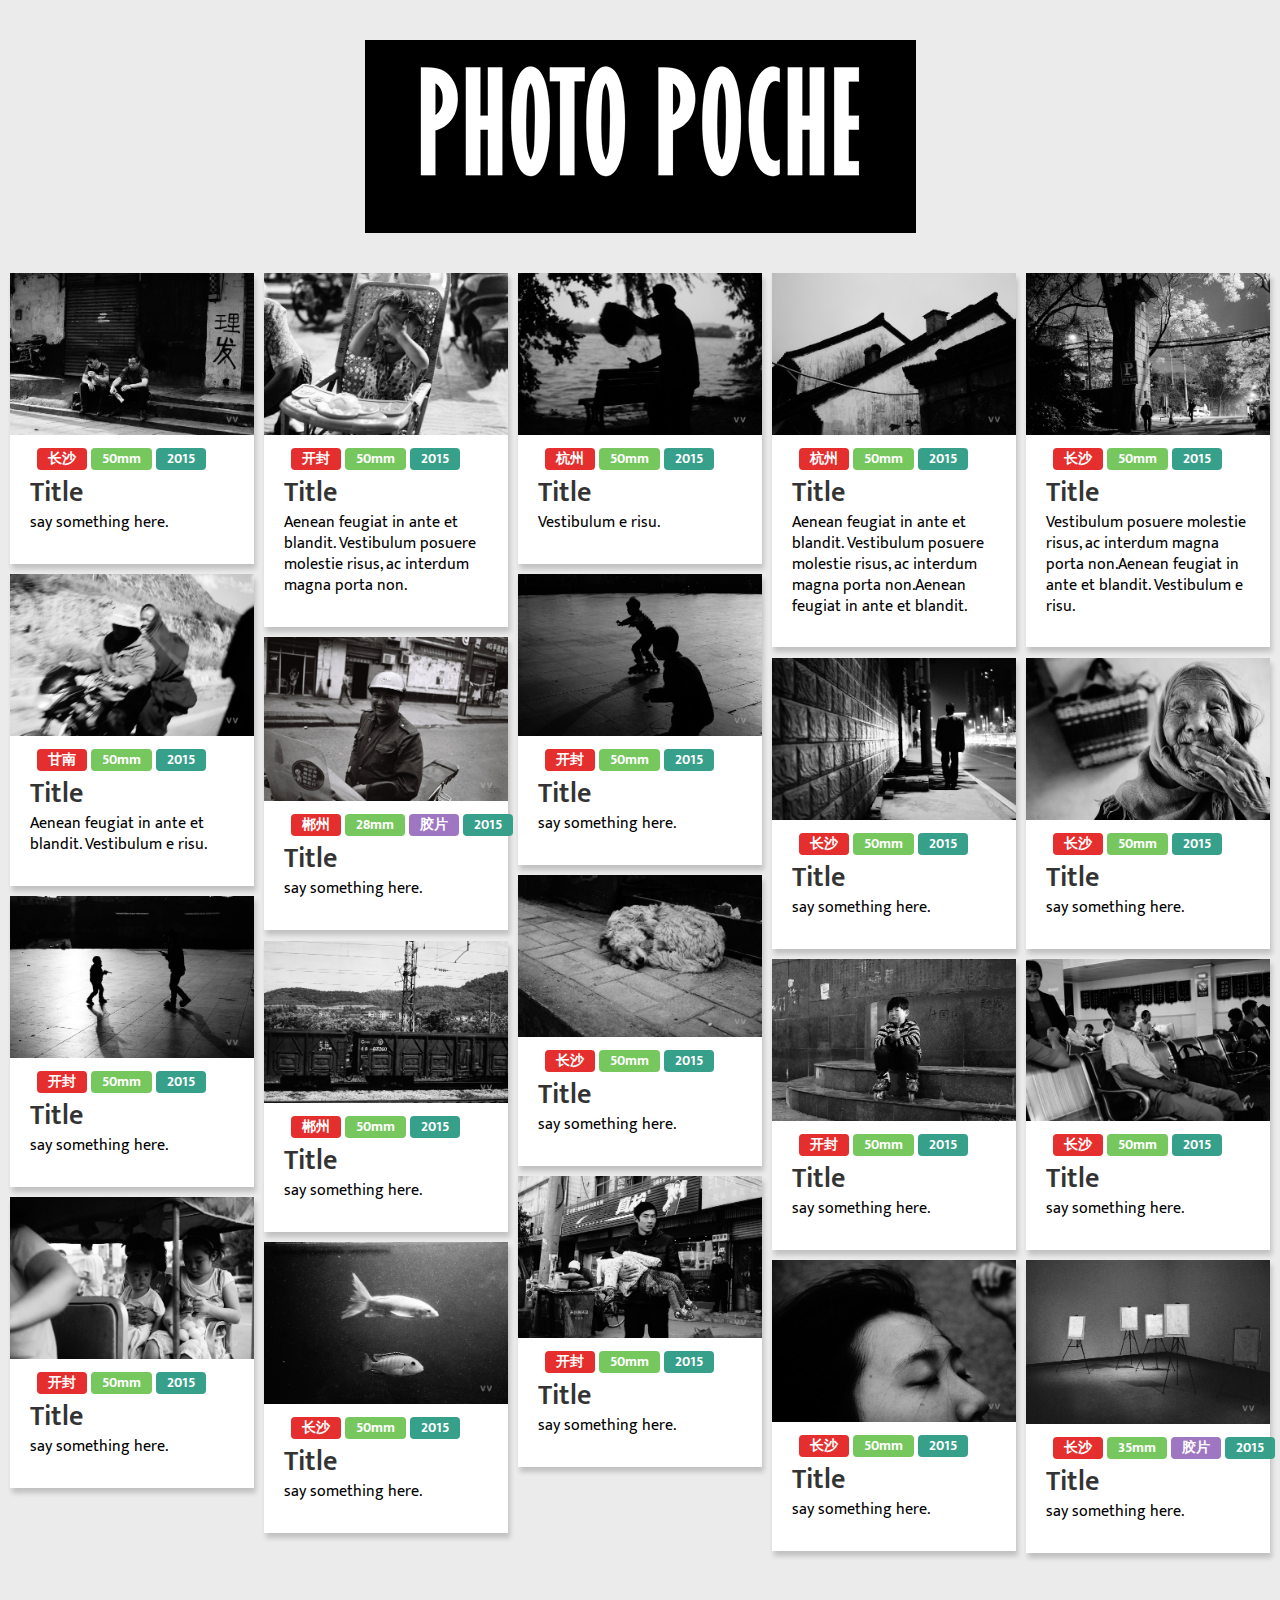
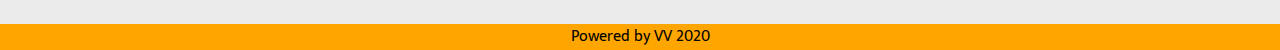
==== commit f6383810: "add bottom" ====
--- a/index.html
+++ b/index.html
@@ -397,6 +397,8 @@
 		</div>
 	</div>
 	
+	<div id="footer" style="background-color:#FFA500;clear:both;text-align:center;">Powered by VV 2020</div>
+
     <!-- Once the page is loaded, initialized the plugin. -->
     <script type="text/javascript" src="js/jquery-2.1.1.js" ></script>
 	<script src="js/bootstrap.min.js"></script>
